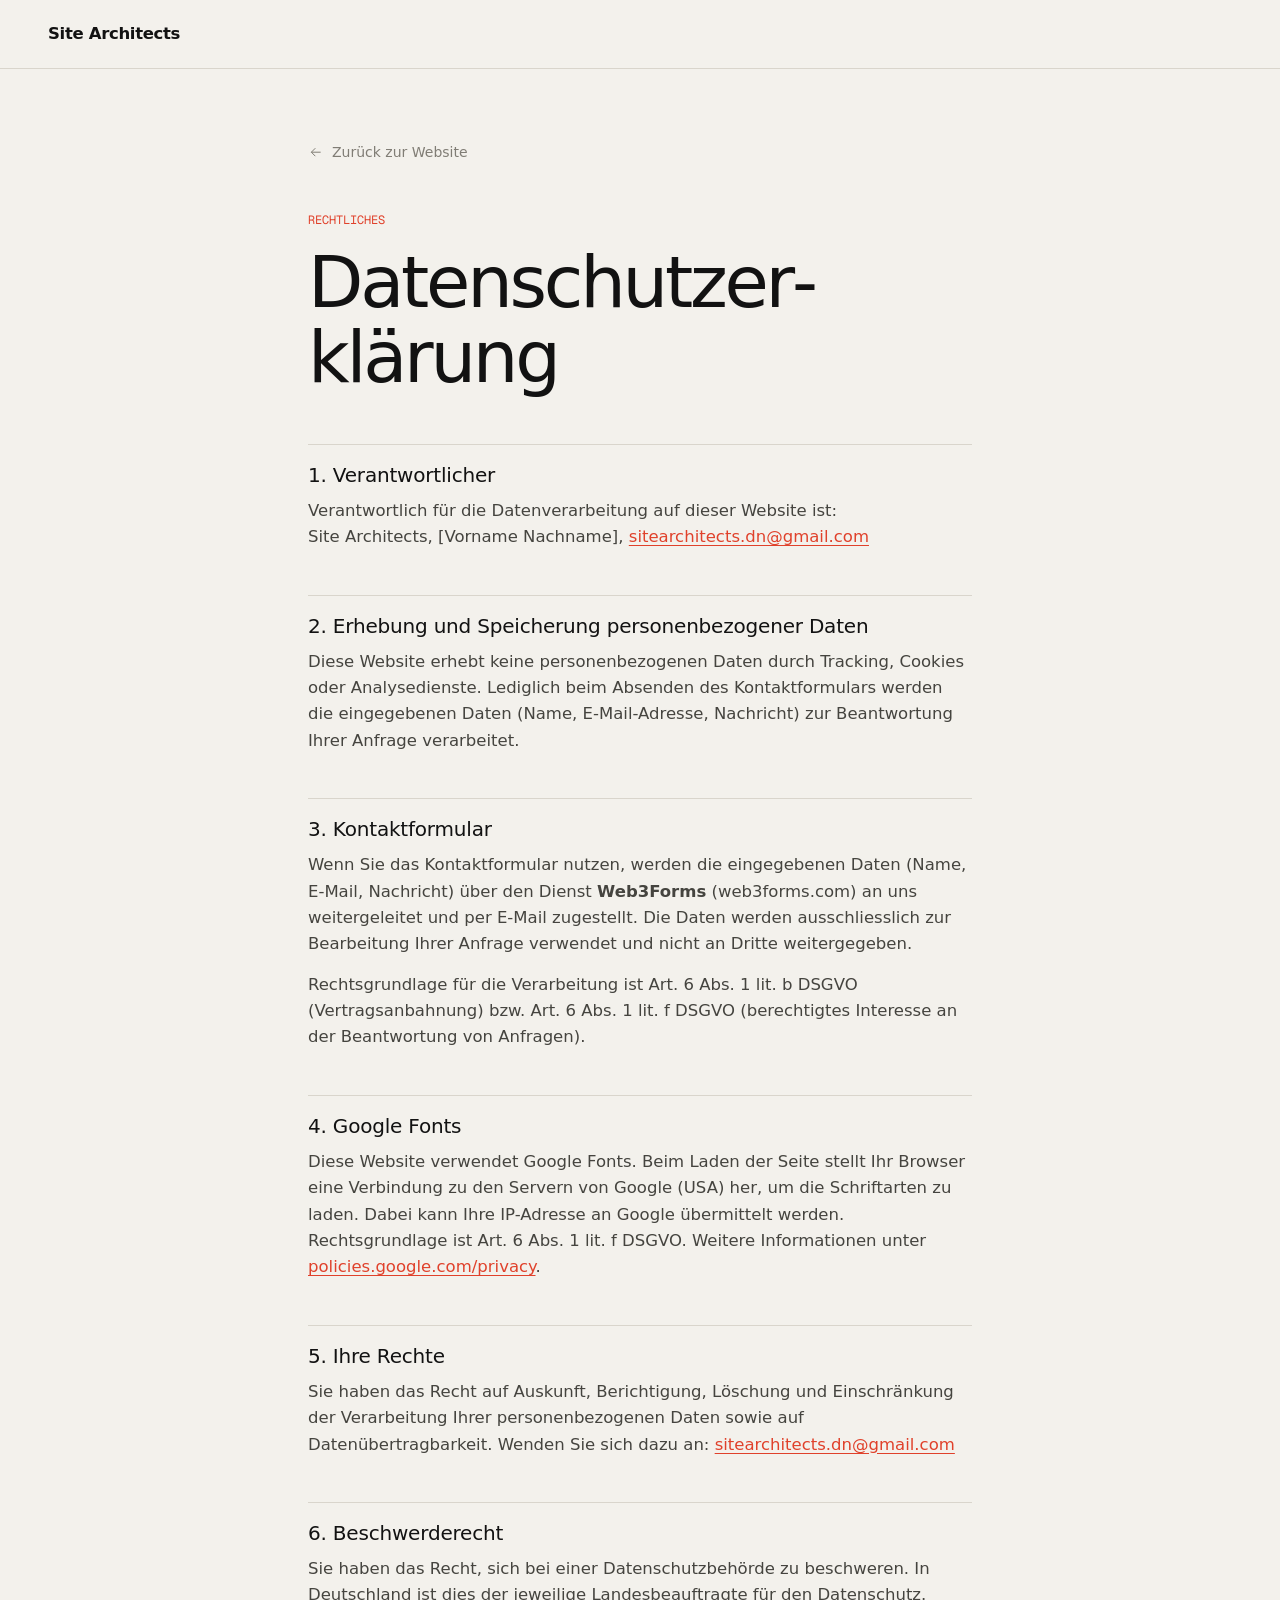
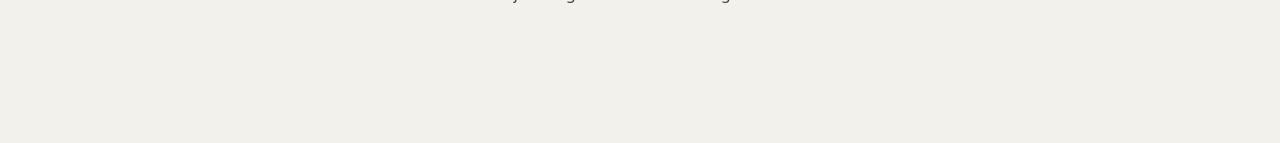
==== datenschutz.html @ bc8a0d27 "Redesign: Konzept "Vom Plan zum Bau" - Heller Papier-Look mit Tusche und Rotstift statt Dark/Gold - " ====
<!DOCTYPE html>
<html lang="de-CH" data-theme="dark">
<head>
  <meta charset="UTF-8" />
  <meta name="viewport" content="width=device-width, initial-scale=1.0" />
  <title>Datenschutz — Site Architects</title>
  <link rel="preconnect" href="https://fonts.googleapis.com" />
  <link rel="preconnect" href="https://fonts.gstatic.com" crossorigin />
  <link href="https://fonts.googleapis.com/css2?family=Geist:wght@400;500&family=Geist+Mono:wght@400&display=swap" rel="stylesheet" />
  <link rel="stylesheet" href="assets/css/style.css" />
  </head>
<body>

<!-- NAV -->
<header class="nav scrolled">
  <div class="nav__inner">
    <a href="index.html" class="nav__logo">Site Architects</a>
  </div>
</header>

<main class="legal-page">
  <a href="index.html" class="legal-page__back">
    <svg viewBox="0 0 24 24" fill="none" stroke="currentColor" stroke-width="1.5">
      <path d="M5 12h14M13 6l6 6-6 6"/>
    </svg>
    Zurück zur Website
  </a>

  <span class="legal-page__label">Rechtliches</span>
  <h1>Daten&shy;schutz&shy;er&shy;klärung</h1>

  <h2>1. Verantwortlicher</h2>
  <p>
    Verantwortlich für die Datenverarbeitung auf dieser Website ist:<br />
    Site Architects, [Vorname Nachname], <a href="mailto:sitearchitects.dn@gmail.com">sitearchitects.dn@gmail.com</a>
  </p>

  <h2>2. Erhebung und Speicherung personenbezogener Daten</h2>
  <p>
    Diese Website erhebt keine personenbezogenen Daten durch Tracking, Cookies oder Analysedienste. Lediglich beim Absenden des Kontaktformulars werden die eingegebenen Daten (Name, E-Mail-Adresse, Nachricht) zur Beantwortung Ihrer Anfrage verarbeitet.
  </p>

  <h2>3. Kontaktformular</h2>
  <p>
    Wenn Sie das Kontaktformular nutzen, werden die eingegebenen Daten (Name, E-Mail, Nachricht) über den Dienst <strong>Web3Forms</strong> (web3forms.com) an uns weitergeleitet und per E-Mail zugestellt. Die Daten werden ausschliesslich zur Bearbeitung Ihrer Anfrage verwendet und nicht an Dritte weitergegeben.
  </p>
  <p>
    Rechtsgrundlage für die Verarbeitung ist Art. 6 Abs. 1 lit. b DSGVO (Vertragsanbahnung) bzw. Art. 6 Abs. 1 lit. f DSGVO (berechtigtes Interesse an der Beantwortung von Anfragen).
  </p>

  <h2>4. Google Fonts</h2>
  <p>
    Diese Website verwendet Google Fonts. Beim Laden der Seite stellt Ihr Browser eine Verbindung zu den Servern von Google (USA) her, um die Schriftarten zu laden. Dabei kann Ihre IP-Adresse an Google übermittelt werden. Rechtsgrundlage ist Art. 6 Abs. 1 lit. f DSGVO. Weitere Informationen unter <a href="https://policies.google.com/privacy" target="_blank" rel="noopener">policies.google.com/privacy</a>.
  </p>

  <h2>5. Ihre Rechte</h2>
  <p>
    Sie haben das Recht auf Auskunft, Berichtigung, Löschung und Einschränkung der Verarbeitung Ihrer personenbezogenen Daten sowie auf Datenübertragbarkeit. Wenden Sie sich dazu an: <a href="mailto:sitearchitects.dn@gmail.com">sitearchitects.dn@gmail.com</a>
  </p>

  <h2>6. Beschwerderecht</h2>
  <p>
    Sie haben das Recht, sich bei einer Datenschutzbehörde zu beschweren. In Deutschland ist dies der jeweilige Landesbeauftragte für den Datenschutz.
  </p>
</main>

</body>
</html>
---- assets/css/style.css ----
/* ═══════════════════════════════════════════════════════
   Site Architects — style.css
   Konzept: Vom Plan zum Bau. Papier, Tusche, Rotstift.
   Schrift: Inter Tight (Text) + Geist Mono (Planbeschriftung)
═══════════════════════════════════════════════════════ */

:root {
  --paper:    #f3f1ec;
  --paper-2:  #e9e6df;
  --surface:  #fbfaf7;
  --ink:      #121212;
  --ink-2:    #45443f;
  --muted:    #807d75;
  --line:     #d9d5cc;
  --red:      #e0412b;
  --dark:     #121212;
  --dark-2:   #1c1c1b;

  /* Aliase für die Rechtsseiten */
  --text:     var(--ink);
  --text-2:   var(--ink-2);
  --border:   var(--line);
  --accent:   var(--red);

  --nav-h:    68px;
  --wrap:     1280px;
  --gutter:   clamp(16px, 4vw, 48px);
  --r:        16px;
  --ease:     cubic-bezier(.22,.61,.36,1);
}

*,*::before,*::after { box-sizing:border-box; margin:0; padding:0; }
html { scroll-behavior:smooth; scroll-padding-top:var(--nav-h); }
body {
  font-family:'Inter Tight', system-ui, -apple-system, sans-serif;
  background:var(--paper);
  color:var(--ink);
  font-size:16.5px;
  line-height:1.6;
  -webkit-font-smoothing:antialiased;
}
a { color:inherit; text-decoration:none; }
img { display:block; max-width:100%; height:auto; }
ul, ol { list-style:none; }
button, input, select, textarea { font:inherit; color:inherit; }
[hidden] { display:none !important; }
::selection { background:var(--red); color:#fff; }

h1, h2, h3 { font-weight:500; letter-spacing:-.03em; line-height:1.05; }
h2 { font-size:clamp(34px, 5vw, 64px); max-width:16ch; }
h3 { font-size:21px; letter-spacing:-.015em; line-height:1.25; }

.mono { font-family:'Geist Mono', ui-monospace, monospace; font-size:12px; letter-spacing:.02em; text-transform:uppercase; }
.wrap { width:100%; max-width:var(--wrap); margin:0 auto; padding:0 var(--gutter); }

.eyebrow { display:flex; align-items:center; gap:12px; color:var(--muted); margin-bottom:22px; }
.eyebrow span { color:var(--red); }
.eyebrow::after { content:''; flex:0 0 48px; height:1px; background:currentColor; opacity:.5; }

/* ── Buttons ─────────────────────────────────────── */
.btn {
  display:inline-flex; align-items:center; justify-content:center; gap:8px;
  height:50px; padding:0 26px; border-radius:999px; white-space:nowrap;
  font-size:15.5px; font-weight:500; border:1px solid transparent; cursor:pointer;
  transition:background .2s var(--ease), color .2s var(--ease), border-color .2s var(--ease), transform .2s var(--ease);
}
.btn:active { transform:scale(.98); }
.btn--sm     { height:38px; padding:0 18px; font-size:14px; }
.btn--dark   { background:var(--ink); color:#fff; }
.btn--dark:hover { background:var(--red); }
.btn--ghost  { border-color:var(--ink); }
.btn--ghost:hover { background:var(--ink); color:#fff; }
.btn--light  { background:#fff; color:var(--ink); }
.btn--accent { background:var(--red); color:#fff; }
.btn--accent:hover { background:#fff; color:var(--ink); }
.btn:focus-visible, a:focus-visible, summary:focus-visible, button:focus-visible { outline:2px solid var(--red); outline-offset:3px; }

/* ── Navigation ──────────────────────────────────── */
.nav {
  position:sticky; top:0; z-index:50;
  background:color-mix(in srgb, var(--paper) 88%, transparent);
  backdrop-filter:blur(12px); -webkit-backdrop-filter:blur(12px);
  border-bottom:1px solid transparent; transition:border-color .2s;
}
.nav.scrolled { border-bottom-color:var(--line); }
.nav__inner { max-width:var(--wrap); margin:0 auto; padding:0 var(--gutter); height:var(--nav-h); display:flex; align-items:center; gap:36px; }
.nav__logo { display:inline-flex; align-items:center; gap:10px; font-weight:600; letter-spacing:-.02em; margin-right:auto; }
.nav__logo svg { width:22px; height:22px; fill:none; stroke:currentColor; stroke-width:1.6; stroke-linejoin:round; }
.nav__logo:hover svg { stroke:var(--red); }
.nav__links { display:flex; gap:30px; font-size:15px; color:var(--ink-2); }
.nav__links a { position:relative; }
.nav__links a::after { content:''; position:absolute; left:0; right:0; bottom:-4px; height:1px; background:var(--red); transform:scaleX(0); transform-origin:left; transition:transform .25s var(--ease); }
.nav__links a:hover { color:var(--ink); }
.nav__links a:hover::after { transform:scaleX(1); }
.nav__burger { display:none; }
.mobile-menu { display:none; }

/* ── Hero ────────────────────────────────────────── */
.hero { padding-top:clamp(40px, 7vw, 88px); padding-bottom:clamp(40px, 6vw, 72px); }
.hero__meta { display:flex; justify-content:space-between; color:var(--muted); padding-bottom:18px; border-bottom:1px solid var(--line); margin-bottom:clamp(32px, 5vw, 56px); }
.hero__title { font-size:clamp(46px, 9.4vw, 148px); line-height:.94; letter-spacing:-.055em; font-weight:500; }
.hero__title-2 { display:block; color:transparent; -webkit-text-stroke:1.5px var(--ink); }
.hero__row { margin-top:clamp(32px, 4.5vw, 56px); display:flex; justify-content:space-between; align-items:flex-end; gap:32px; flex-wrap:wrap; }
.hero__lead { max-width:50ch; font-size:18.5px; color:var(--ink-2); }
.hero__actions { display:flex; gap:12px; flex-wrap:wrap; }

/* ── Plan → Bau ──────────────────────────────────── */
.build { height:260vh; position:relative; }
.build__sticky { position:sticky; top:var(--nav-h); height:calc(100vh - var(--nav-h)); display:flex; flex-direction:column; justify-content:center; gap:14px; padding:12px 0 24px; }
.build__bar { display:flex; justify-content:space-between; gap:16px; color:var(--muted); }
.build__phase b { color:var(--ink); font-weight:500; }
.build__dot { display:inline-block; width:8px; height:8px; border-radius:50%; background:var(--red); margin-right:10px; vertical-align:1px; }
.build__progress { font-variant-numeric:tabular-nums; }
.build__frame {
  position:relative; overflow:hidden; border-radius:var(--r);
  border:1px solid var(--line); background:var(--paper-2);
  aspect-ratio:16 / 10; max-height:calc(100vh - var(--nav-h) - 90px); margin:0 auto; width:100%;
}
.build__real, .build__plan, .build__plan svg { position:absolute; inset:0; width:100%; height:100%; }
.build__real { object-fit:cover; object-position:top; }
.build__plan { --p:0%; clip-path:inset(0 0 0 var(--p)); will-change:clip-path; }
.build__scan {
  --p:0%; position:absolute; top:0; bottom:0; left:var(--p); width:0;
  border-left:1.5px solid var(--red); pointer-events:none;
}
.build__scan span { position:absolute; bottom:16px; left:10px; background:var(--red); color:#fff; padding:5px 9px; border-radius:4px; white-space:nowrap; font-size:11px; }
.build.done .build__scan { opacity:0; transition:opacity .3s; }

/* Planzeichnung */
.p-paper  { fill:var(--surface); }
.p-grid   { fill:none; stroke:#e7e3da; stroke-width:1; }
.p-hatch  { stroke:#cfcac0; stroke-width:1.2; }
.p-line   { fill:none; stroke:var(--ink); stroke-width:2; }
.p-thin   { fill:none; stroke:var(--line); stroke-width:1.2; }
.p-block  { fill:#d6d2c8; }
.p-block--accent { fill:var(--red); opacity:.55; }
.p-fill-accent { fill:rgba(224,65,43,.12); }
.p-dim    { fill:none; stroke:var(--red); stroke-width:1.4; }
.p-dimtext{ fill:var(--red); font:500 16px 'Geist Mono', monospace; }
.p-label  { fill:var(--muted); font:500 15px 'Geist Mono', monospace; letter-spacing:.06em; }
.p-callout circle { fill:var(--ink); }
.p-callout text { fill:#fff; font:500 15px 'Geist Mono', monospace; }
.p-note   { fill:var(--ink); font:500 15px 'Geist Mono', monospace; text-transform:uppercase; letter-spacing:.04em; }

/* ── Sections ────────────────────────────────────── */
.section { padding-top:clamp(80px, 10vw, 140px); padding-bottom:clamp(80px, 10vw, 140px); }
.section--tint { background:var(--paper-2); }
.section__head { margin-bottom:clamp(40px, 5vw, 72px); }
.section__head--split { display:flex; justify-content:space-between; align-items:flex-end; gap:32px; flex-wrap:wrap; }
.section__intro { max-width:42ch; color:var(--ink-2); }

/* ── Projekte: gestapelte Planblätter ────────────── */
.stack { display:flex; flex-direction:column; gap:28px; }
.sheet { position:sticky; top:calc(var(--nav-h) + 20px + var(--i, 0) * 14px); }
.sheet:nth-child(1) { --i:0; } .sheet:nth-child(2) { --i:1; } .sheet:nth-child(3) { --i:2; } .sheet:nth-child(4) { --i:3; }
.sheet__inner {
  display:grid; grid-template-columns:minmax(260px, 1fr) 2fr; gap:clamp(20px, 3vw, 40px);
  background:var(--surface); border:1px solid var(--line); border-radius:var(--r);
  padding:clamp(16px, 2vw, 24px); box-shadow:0 -12px 40px -24px rgba(0,0,0,.18);
}
.sheet__info { display:flex; flex-direction:column; padding:clamp(4px, 1vw, 12px); }
.sheet__info h3 { font-size:clamp(26px, 2.6vw, 36px); letter-spacing:-.035em; margin-bottom:auto; padding-bottom:28px; }
.sheet__shot { border-radius:10px; overflow:hidden; aspect-ratio:16 / 10; background:var(--paper-2); border:1px solid var(--line); }
.sheet__shot img { width:100%; height:100%; object-fit:cover; object-position:top; transition:transform .8s var(--ease); }
.sheet__inner:hover .sheet__shot img { transform:scale(1.025); }
.sheet__shot--type { display:grid; place-items:center; background:repeating-linear-gradient(45deg, transparent 0 13px, #ddd9cf 13px 14px), var(--paper-2); }
.sheet__shot--type span { background:var(--surface); padding:10px 18px; border:1px solid var(--line); font-size:clamp(22px, 2.6vw, 34px); letter-spacing:-.03em; }

.titleblock { border-top:1px solid var(--ink); }
.titleblock div { display:grid; grid-template-columns:96px 1fr; gap:12px; padding:10px 0; border-bottom:1px solid var(--line); font-size:14.5px; }
.titleblock dt { font-family:'Geist Mono', monospace; font-size:11.5px; text-transform:uppercase; color:var(--muted); padding-top:2px; }
.titleblock div:last-child dd { color:var(--red); }

.sheet--cta .sheet__inner { background:var(--ink); color:#fff; border-color:var(--ink); }
.sheet--cta .sheet__info p { color:#b7b4ad; margin-bottom:24px; max-width:32ch; }
.sheet--cta .btn { align-self:flex-start; }
.sheet--cta .sheet__inner:hover .btn { background:var(--red); color:#fff; }
.sheet__shot--empty { background:transparent; border:0; }
.sheet__shot--empty svg { width:100%; height:100%; }
.sheet__shot--empty rect, .sheet__shot--empty path { fill:none; stroke:#3a3a38; stroke-width:1; stroke-dasharray:6 6; vector-effect:non-scaling-stroke; }

/* ── Phasen ──────────────────────────────────────── */
.phases { display:grid; grid-template-columns:repeat(4, 1fr); border-top:1px solid var(--ink); counter-reset:ph; }
.phase { position:relative; padding:36px 28px 8px 0; display:flex; flex-direction:column; }
.phase + .phase { padding-left:28px; border-left:1px solid var(--line); }
.phase::before { content:''; position:absolute; top:-5px; left:0; width:9px; height:9px; background:var(--red); border-radius:50%; }
.phase + .phase::before { left:-5px; }
.phase__code { color:var(--red); margin-bottom:14px; }
.phase h3 { font-size:26px; letter-spacing:-.03em; margin-bottom:12px; }
.phase p { color:var(--ink-2); font-size:15.5px; }
.phase__out { margin-top:auto; padding-top:24px; color:var(--ink) !important; font-size:11.5px !important; }

/* ── Leistungen: grosse Zeilen ───────────────────── */
.rows { border-top:1px solid var(--ink); }
.row {
  display:grid; grid-template-columns:60px 1fr 1fr; gap:24px; align-items:center;
  padding:clamp(20px, 2.6vw, 32px) 0; border-bottom:1px solid var(--line);
  transition:padding .3s var(--ease);
}
.row__num { color:var(--muted); }
.row h3 { font-size:clamp(30px, 4.6vw, 64px); letter-spacing:-.045em; line-height:1; transition:color .25s, transform .3s var(--ease); }
.row p { color:var(--ink-2); max-width:44ch; }
.row:hover h3 { color:var(--red); transform:translateX(10px); }
.row:hover .row__num { color:var(--red); }

/* ── FAQ ─────────────────────────────────────────── */
.faq-wrap { display:grid; grid-template-columns:1fr 1.4fr; gap:clamp(40px, 6vw, 96px); }
.faq-wrap h2 { margin-bottom:20px; }
.faq { border-top:1px solid var(--ink); }
.faq details { border-bottom:1px solid var(--line); }
.faq summary { list-style:none; cursor:pointer; padding:24px 44px 24px 0; position:relative; font-size:19px; letter-spacing:-.015em; font-weight:500; }
.faq summary::-webkit-details-marker { display:none; }
.faq summary::after {
  content:''; position:absolute; right:6px; top:50%; width:14px; height:14px; margin-top:-7px;
  background:linear-gradient(currentColor,currentColor) center/14px 1.5px no-repeat, linear-gradient(currentColor,currentColor) center/1.5px 14px no-repeat;
  transition:transform .25s var(--ease), color .2s;
}
.faq summary:hover { color:var(--red); }
.faq details[open] summary::after { transform:rotate(45deg); color:var(--red); }
.faq details p { color:var(--ink-2); padding:0 44px 26px 0; max-width:62ch; }

/* ── Kontakt ─────────────────────────────────────── */
.section--dark { background:var(--dark); color:#f2f0eb; }
.contact__big { font-size:clamp(56px, 12vw, 190px); line-height:.9; letter-spacing:-.06em; max-width:none; margin-bottom:clamp(40px, 6vw, 80px); }
.contact__big span { color:var(--red); }
.contact { display:grid; grid-template-columns:1fr 1.3fr; gap:clamp(40px, 6vw, 96px); padding-top:40px; border-top:1px solid #333; }
.contact__intro p { color:#b7b4ad; max-width:40ch; font-size:18px; }
.contact__mail { display:inline-block; margin-top:28px; font-size:clamp(18px, 1.8vw, 22px); border-bottom:1px solid var(--red); padding-bottom:3px; }
.contact__mail:hover { color:var(--red); }

.form { display:flex; flex-direction:column; gap:16px; }
.form__row { display:grid; grid-template-columns:1fr 1fr; gap:16px; }
.field { display:flex; flex-direction:column; gap:8px; font-family:'Geist Mono', monospace; font-size:11.5px; text-transform:uppercase; letter-spacing:.03em; color:#8f8c85; }
.field input, .field select, .field textarea {
  font-family:'Inter Tight', sans-serif; text-transform:none; letter-spacing:0;
  background:var(--dark-2); border:1px solid #33322f; border-radius:10px;
  padding:14px; color:#f2f0eb; font-size:16px; outline:none; transition:border-color .2s;
}
.field textarea { resize:vertical; min-height:140px; }
.field input::placeholder { color:#65635e; }
.field input:focus, .field select:focus, .field textarea:focus { border-color:var(--red); }
.field select { appearance:none; background-image:linear-gradient(45deg,transparent 50%,#8f8c85 50%),linear-gradient(135deg,#8f8c85 50%,transparent 50%); background-position:calc(100% - 20px) 55%, calc(100% - 15px) 55%; background-size:5px 5px; background-repeat:no-repeat; }
.form .btn { align-self:flex-start; margin-top:6px; }
.form .btn:disabled { opacity:.6; cursor:default; }
.form__status { display:none; font-size:15px; }
.form__status.show { display:block; }
.form__status--ok  { color:#9fd8b0; }
.form__status--err { color:#f3a397; }

/* ── Footer: Plankopf ────────────────────────────── */
.footer { background:var(--dark); color:#8f8c85; padding:0 0 28px; }
.plankopf { display:grid; grid-template-columns:2fr 1.4fr .7fr 1fr .8fr 1.6fr; gap:1px; background:#3a3a38; border:1px solid #3a3a38; }
.pk { display:flex; flex-direction:column; gap:6px; padding:14px 16px; background:var(--dark); }
.pk span { font-size:10.5px; color:#6f6d67; }
.pk b { font-weight:500; color:#f2f0eb; font-size:13px; }
.pk--brand b { font-family:'Inter Tight', sans-serif; text-transform:none; font-size:18px; letter-spacing:-.02em; }
.pk a:hover { color:var(--red); }
.footer__copy { margin-top:18px; font-size:11px; color:#6f6d67; }

/* ── Einblenden beim Scrollen ────────────────────── */
.reveal { opacity:0; transform:translateY(18px); transition:opacity .8s var(--ease), transform .8s var(--ease); }
.reveal.in { opacity:1; transform:none; }

@media (prefers-reduced-motion: reduce) {
  html { scroll-behavior:auto; }
  .reveal { opacity:1; transform:none; transition:none; }
  .build { height:auto; }
  .build__sticky { position:static; height:auto; padding:0 0 40px; }
  .build__plan, .build__scan { display:none; }
  .sheet { position:static; }
}

/* ── Rechtliche Seiten ───────────────────────────── */
.legal-page { max-width:760px; margin:0 auto; padding:72px var(--gutter) 120px; }
.legal-page__back { display:inline-flex; gap:8px; font-size:14px; color:var(--muted); margin-bottom:48px; }
.legal-page__back:hover { color:var(--ink); }
.legal-page__back svg { width:16px; transform:rotate(180deg); }
.legal-page__label { display:block; font-family:'Geist Mono', monospace; font-size:12px; text-transform:uppercase; color:var(--red); margin-bottom:14px; }
.legal-page h1 { font-size:clamp(40px, 6vw, 72px); letter-spacing:-.045em; margin-bottom:48px; }
.legal-page h2 { font-size:20px; letter-spacing:-.01em; margin:44px 0 12px; padding-top:20px; border-top:1px solid var(--line); max-width:none; }
.legal-page p, .legal-page address, .legal-page li { color:var(--ink-2); font-style:normal; margin-bottom:14px; }
.legal-page ul { list-style:disc; padding-left:20px; }
.legal-page a:not(.legal-page__back) { color:var(--red); text-decoration:underline; text-underline-offset:3px; }

/* ── Responsive ──────────────────────────────────── */
@media (max-width: 1024px) {
  .phases { grid-template-columns:1fr 1fr; }
  .phase:nth-child(3) { padding-left:0; border-left:0; }
  .phase:nth-child(3)::before { left:0; }
  .phase:nth-child(n+3) { border-top:1px solid var(--line); margin-top:8px; }
  .plankopf { grid-template-columns:repeat(3, 1fr); }
  .faq-wrap, .contact { grid-template-columns:1fr; }
}

@media (max-width: 760px) {
  body { font-size:16px; }
  .nav__links, .nav__cta { display:none; }
  .nav__burger { display:flex; flex-direction:column; justify-content:center; gap:6px; width:40px; height:40px; background:none; border:0; cursor:pointer; margin-right:-8px; padding:8px; }
  .nav__burger span { display:block; height:1.5px; background:var(--ink); transition:transform .25s var(--ease); }
  .nav__burger[aria-expanded="true"] span:first-child { transform:translateY(3.75px) rotate(45deg); }
  .nav__burger[aria-expanded="true"] span:last-child  { transform:translateY(-3.75px) rotate(-45deg); }
  .mobile-menu { display:flex; flex-direction:column; padding:4px var(--gutter) 20px; border-bottom:1px solid var(--line); }
  .mobile-menu a { padding:12px 0; font-size:24px; letter-spacing:-.03em; border-bottom:1px solid var(--line); }
  .mobile-menu a:last-child { border-bottom:0; }

  .hero__title-2 { -webkit-text-stroke-width:1px; }
  .hero__lead { font-size:17px; }
  .hero__actions { width:100%; flex-direction:column; }
  .hero__actions .btn { width:100%; }

  .build { height:180vh; }
  .build__ref { display:none; }
  .build__scan span { bottom:8px; left:6px; font-size:10px; padding:3px 6px; }

  .sheet__inner { grid-template-columns:1fr; }
  .sheet__info h3 { padding-bottom:16px; }
  .sheet { top:calc(var(--nav-h) + 12px + var(--i, 0) * 10px); }

  .phases { grid-template-columns:1fr; }
  .phase, .phase + .phase { padding:28px 0 24px; border-left:0; }
  .phase + .phase { border-top:1px solid var(--line); margin-top:0; }
  .phase::before, .phase + .phase::before { left:0; }
  .phase__out { padding-top:16px; }

  .row { grid-template-columns:32px 1fr; gap:4px 12px; align-items:baseline; }
  .row p { grid-column:2; margin-top:10px; }

  .form__row { grid-template-columns:1fr; }
  .form .btn { align-self:stretch; }
  .plankopf { grid-template-columns:1fr 1fr; }
  .pk--brand, .pk--links { grid-column:1 / -1; }
}
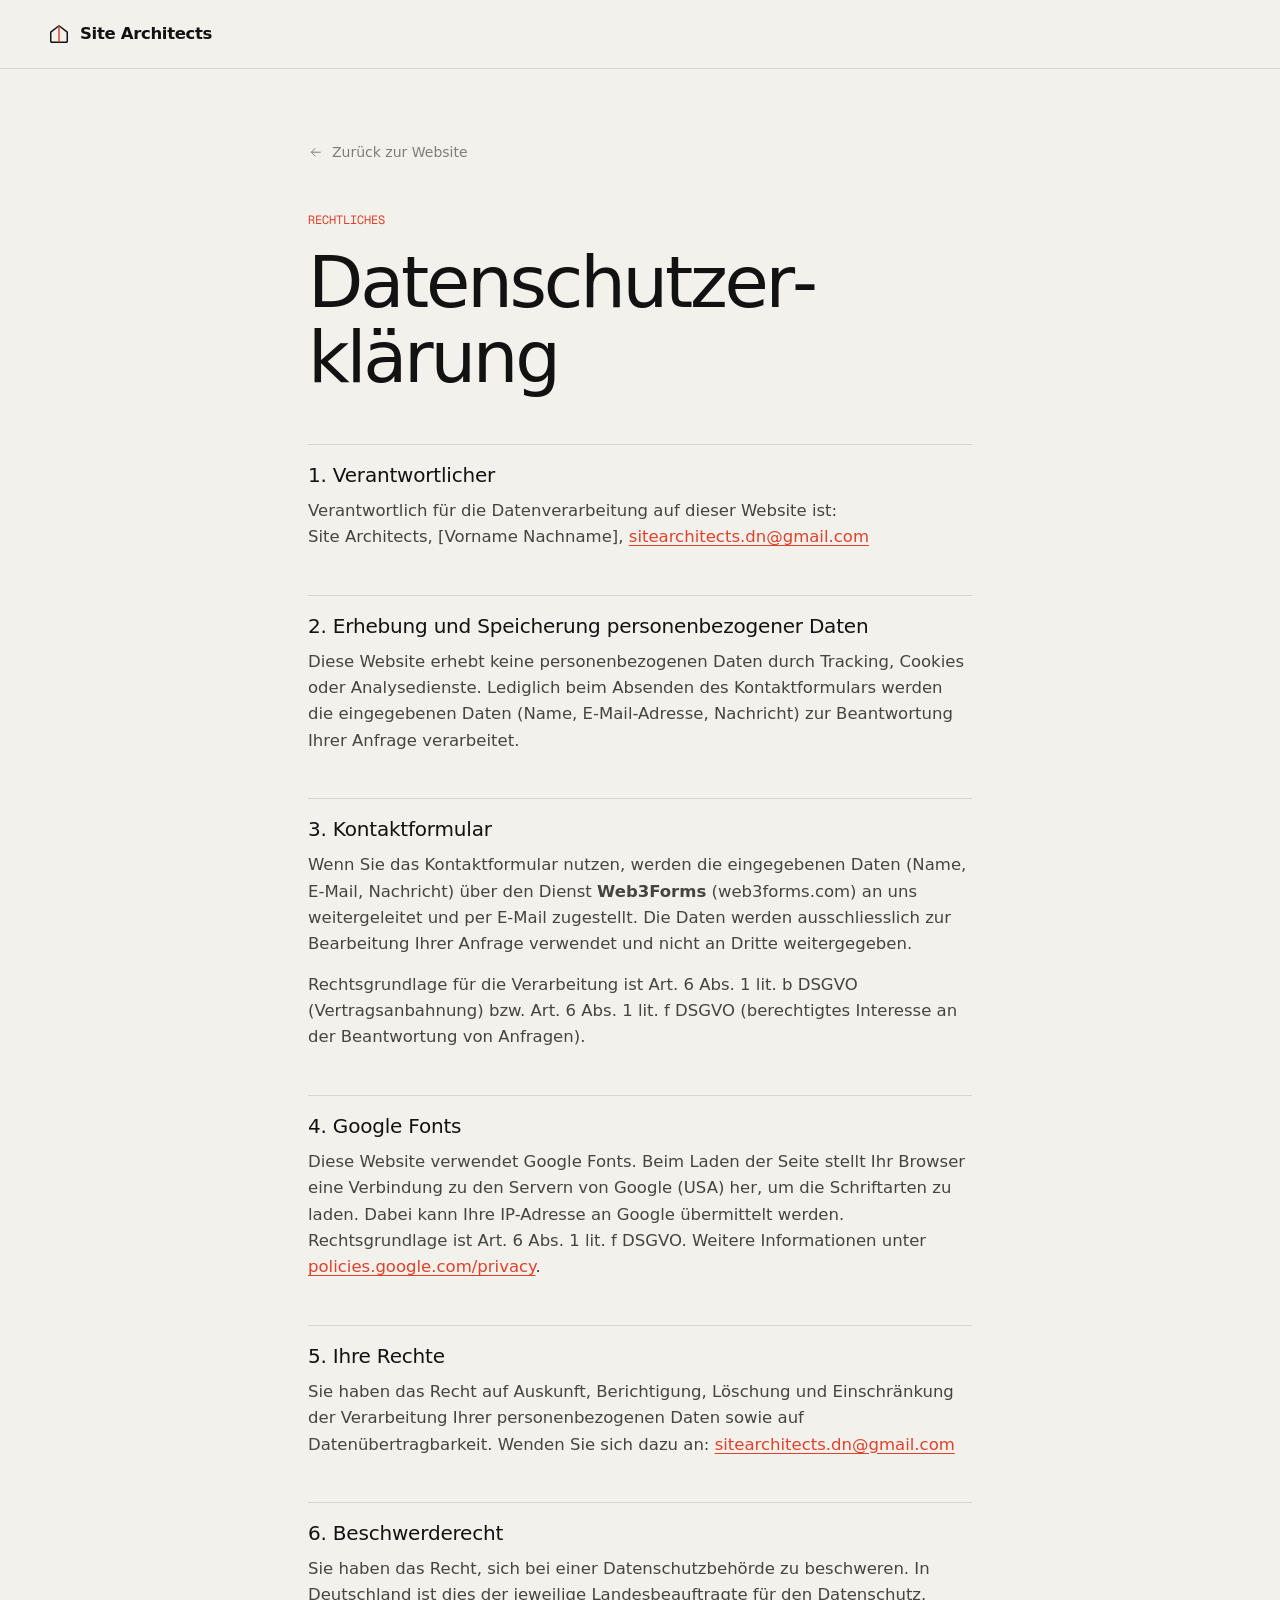
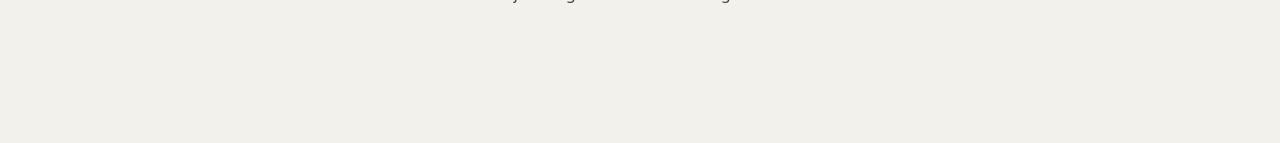
==== commit 75849d58: "Neues Logo und Favicon, altes Logo entfernt - Haus-Zeichen mit rotem Mittelstrich als SVG-Logo, Favi" ====
--- a/datenschutz.html
+++ b/datenschutz.html
@@ -4,9 +4,13 @@
   <meta charset="UTF-8" />
   <meta name="viewport" content="width=device-width, initial-scale=1.0" />
   <title>Datenschutz — Site Architects</title>
+  <link rel="icon" href="assets/img/favicon.svg" type="image/svg+xml" />
+  <link rel="icon" href="assets/img/icon-180.png" type="image/png" sizes="180x180" />
+  <link rel="apple-touch-icon" href="assets/img/icon-180.png" />
+  <meta name="theme-color" content="#f3f1ec" />
   <link rel="preconnect" href="https://fonts.googleapis.com" />
   <link rel="preconnect" href="https://fonts.gstatic.com" crossorigin />
-  <link href="https://fonts.googleapis.com/css2?family=Geist:wght@400;500&family=Geist+Mono:wght@400&display=swap" rel="stylesheet" />
+  <link href="https://fonts.googleapis.com/css2?family=Inter+Tight:wght@400;500;600&family=Geist+Mono:wght@400;500&display=swap" rel="stylesheet" />
   <link rel="stylesheet" href="assets/css/style.css" />
   </head>
 <body>
@@ -14,7 +18,10 @@
 <!-- NAV -->
 <header class="nav scrolled">
   <div class="nav__inner">
-    <a href="index.html" class="nav__logo">Site Architects</a>
+    <a href="index.html" class="nav__logo">
+      <svg viewBox="0 0 24 24" aria-hidden="true"><path d="M3 21V10l9-7 9 7v11M3 21h18" /><path class="nav__logo-mid" d="M12 3v18" /></svg>
+      Site Architects
+    </a>
   </div>
 </header>
 
--- a/assets/css/style.css
+++ b/assets/css/style.css
@@ -86,7 +86,9 @@
 .nav__inner { max-width:var(--wrap); margin:0 auto; padding:0 var(--gutter); height:var(--nav-h); display:flex; align-items:center; gap:36px; }
 .nav__logo { display:inline-flex; align-items:center; gap:10px; font-weight:600; letter-spacing:-.02em; margin-right:auto; }
 .nav__logo svg { width:22px; height:22px; fill:none; stroke:currentColor; stroke-width:1.6; stroke-linejoin:round; }
-.nav__logo:hover svg { stroke:var(--red); }
+.nav__logo-mid { stroke:var(--red); }
+.nav__logo svg { transition:transform .3s var(--ease); }
+.nav__logo:hover svg { transform:translateY(-2px); }
 .nav__links { display:flex; gap:30px; font-size:15px; color:var(--ink-2); }
 .nav__links a { position:relative; }
 .nav__links a::after { content:''; position:absolute; left:0; right:0; bottom:-4px; height:1px; background:var(--red); transform:scaleX(0); transform-origin:left; transition:transform .25s var(--ease); }
@@ -257,6 +259,44 @@
 .pk a:hover { color:var(--red); }
 .footer__copy { margin-top:18px; font-size:11px; color:#6f6d67; }
 
+/* ── Intro (nur erster Besuch pro Sitzung) ───────── */
+.intro-screen { display:none; }
+html.intro .intro-screen {
+  position:fixed; inset:0; z-index:100; display:grid; place-items:center;
+  background:var(--paper);
+  animation:introOut .7s var(--ease) 1.25s forwards;
+}
+html.intro body { overflow:hidden; animation:unlock 0s 1.6s forwards; }
+.intro-screen__inner { display:flex; flex-direction:column; align-items:center; gap:18px; }
+.intro-screen__mark { width:64px; height:64px; fill:none; stroke:var(--ink); stroke-width:1.1; stroke-linejoin:round; stroke-linecap:round; }
+.intro-screen__mark path { stroke-dasharray:1; stroke-dashoffset:1; animation:draw .7s var(--ease) forwards; }
+.intro-screen__mark path:nth-child(2) { animation-delay:.35s; animation-duration:.4s; }
+.intro-screen__mark path:nth-child(3) { animation-delay:.5s;  animation-duration:.4s; stroke:var(--red); }
+.intro-screen__name { font-size:22px; font-weight:500; letter-spacing:-.025em; opacity:0; transform:translateY(8px); animation:fadeUp .6s var(--ease) .45s forwards; }
+.intro-screen__dim { position:relative; display:flex; flex-direction:column; align-items:center; gap:8px; width:180px; }
+.intro-screen__dim i { display:block; width:100%; height:9px; border-left:1px solid var(--red); border-right:1px solid var(--red); background:linear-gradient(var(--red),var(--red)) center/100% 1px no-repeat; transform:scaleX(0); animation:grow .6s var(--ease) .6s forwards; }
+.intro-screen__dim em { font-style:normal; color:var(--red); font-size:10.5px; opacity:0; animation:fadeUp .4s var(--ease) .9s forwards; }
+
+@keyframes draw    { to { stroke-dashoffset:0; } }
+@keyframes grow    { to { transform:scaleX(1); } }
+@keyframes fadeUp  { to { opacity:1; transform:none; } }
+@keyframes introOut{ to { opacity:0; visibility:hidden; transform:translateY(-12px); } }
+@keyframes unlock  { to { overflow:visible; } }
+
+/* Hero blendet gestaffelt ein, nach dem Intro bzw. sofort beim erneuten Besuch */
+:root { --hero-d:.05s; }
+html.intro { --hero-d:1.35s; }
+.hero__meta, .hero__title-1, .hero__title-2, .hero__lead, .hero__actions, .build__sticky {
+  opacity:0; transform:translateY(22px);
+  animation:fadeUp .9s var(--ease) forwards;
+  animation-delay:var(--hero-d);
+}
+.hero__title-1 { display:block; animation-delay:calc(var(--hero-d) + .08s); }
+.hero__title-2 { animation-delay:calc(var(--hero-d) + .2s); }
+.hero__lead    { animation-delay:calc(var(--hero-d) + .34s); }
+.hero__actions { animation-delay:calc(var(--hero-d) + .42s); }
+.build__sticky { transform:translateY(40px); animation-duration:1.1s; animation-delay:calc(var(--hero-d) + .5s); }
+
 /* ── Einblenden beim Scrollen ────────────────────── */
 .reveal { opacity:0; transform:translateY(18px); transition:opacity .8s var(--ease), transform .8s var(--ease); }
 .reveal.in { opacity:1; transform:none; }
@@ -264,6 +304,7 @@
 @media (prefers-reduced-motion: reduce) {
   html { scroll-behavior:auto; }
   .reveal { opacity:1; transform:none; transition:none; }
+  .hero__meta, .hero__title-1, .hero__title-2, .hero__lead, .hero__actions, .build__sticky { opacity:1; transform:none; animation:none; }
   .build { height:auto; }
   .build__sticky { position:static; height:auto; padding:0 0 40px; }
   .build__plan, .build__scan { display:none; }
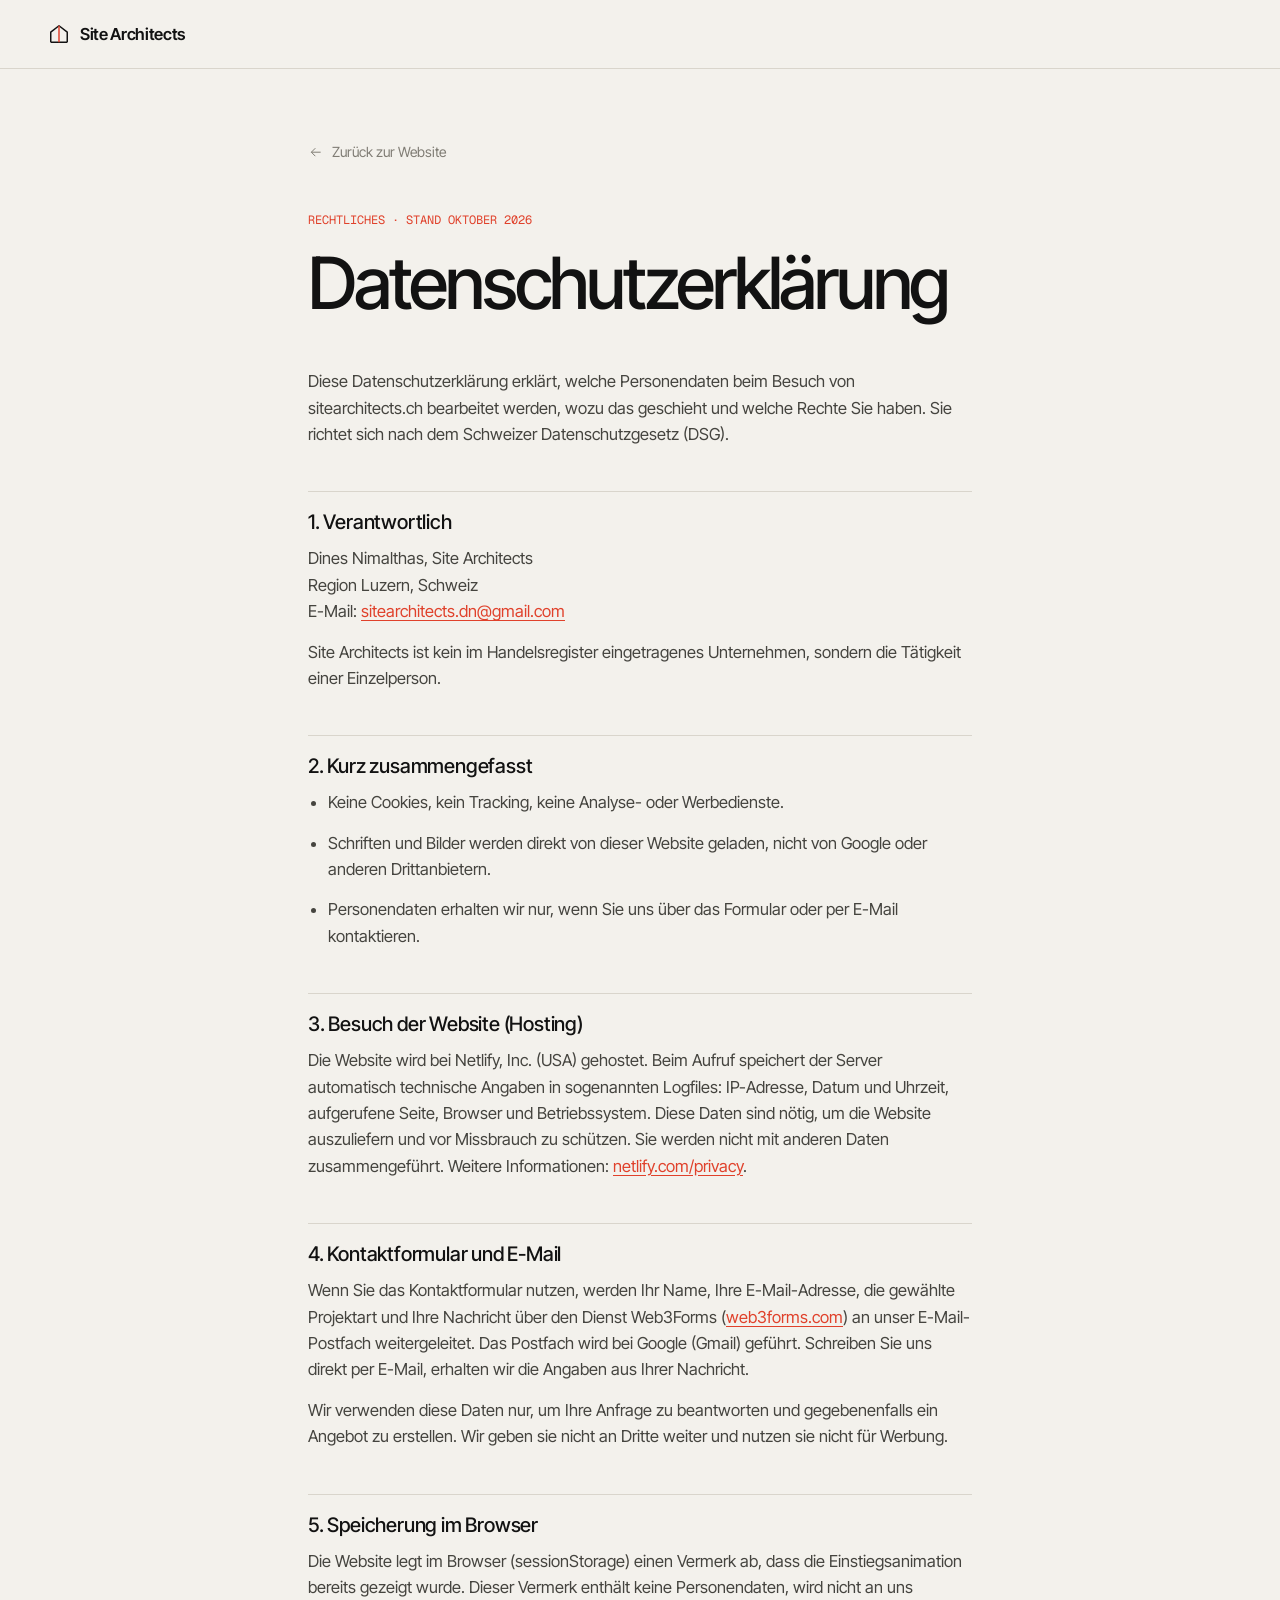
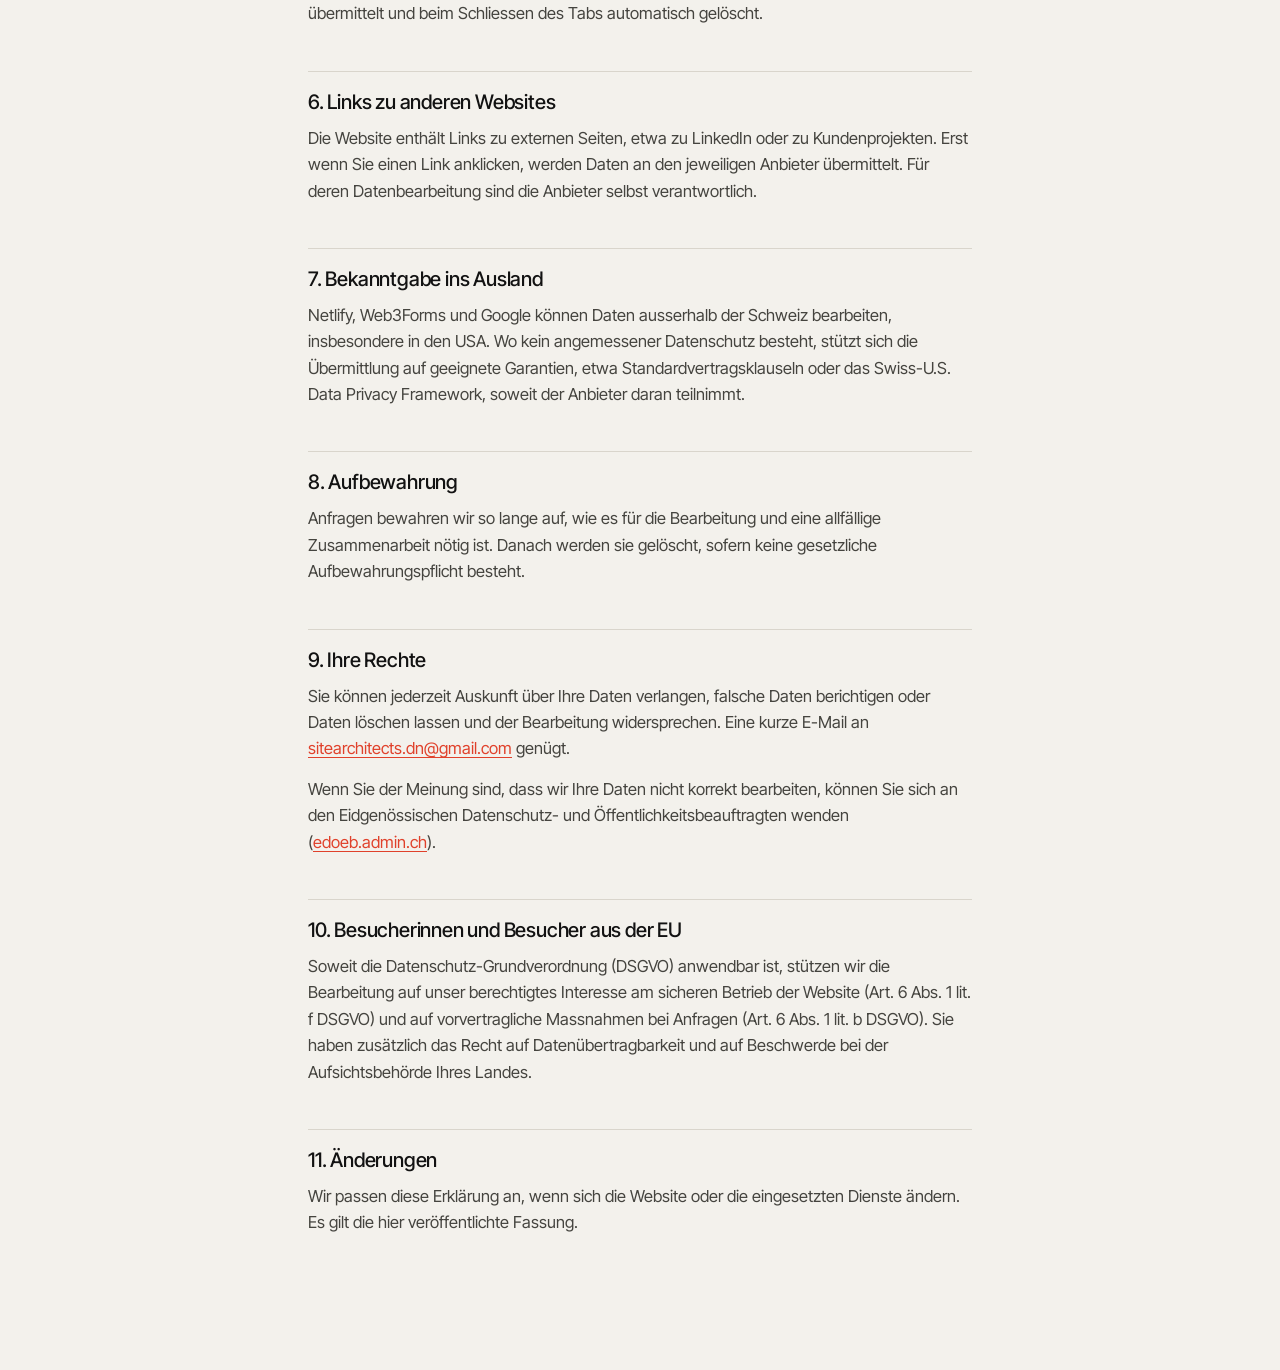
==== commit 01112f2d: "Datenschutz nach Schweizer DSG neu, Impressum entfernt, Schriften lokal - Datenschutzerklärung neu: " ====
--- a/datenschutz.html
+++ b/datenschutz.html
@@ -1,16 +1,15 @@
 <!DOCTYPE html>
-<html lang="de-CH" data-theme="dark">
+<html lang="de-CH">
 <head>
   <meta charset="UTF-8" />
   <meta name="viewport" content="width=device-width, initial-scale=1.0" />
-  <title>Datenschutz — Site Architects</title>
-  <link rel="icon" href="assets/img/favicon.svg" type="image/svg+xml" />
-  <link rel="icon" href="assets/img/icon-180.png" type="image/png" sizes="180x180" />
+  <title>Datenschutz – Site Architects</title>
+  <link rel="icon" href="assets/img/favicon.svg?v=2" type="image/svg+xml" />
+  <link rel="icon" href="favicon.ico?v=2" sizes="any" />
+  <link rel="icon" href="assets/img/icon-180.png?v=2" type="image/png" sizes="180x180" />
   <link rel="apple-touch-icon" href="assets/img/icon-180.png" />
   <meta name="theme-color" content="#f3f1ec" />
-  <link rel="preconnect" href="https://fonts.googleapis.com" />
-  <link rel="preconnect" href="https://fonts.gstatic.com" crossorigin />
-  <link href="https://fonts.googleapis.com/css2?family=Inter+Tight:wght@400;500;600&family=Geist+Mono:wght@400;500&display=swap" rel="stylesheet" />
+  <link rel="stylesheet" href="assets/css/fonts.css" />
   <link rel="stylesheet" href="assets/css/style.css" />
   </head>
 <body>
@@ -33,42 +32,95 @@
     Zurück zur Website
   </a>
 
-  <span class="legal-page__label">Rechtliches</span>
+  <span class="legal-page__label">Rechtliches · Stand Oktober 2026</span>
   <h1>Daten&shy;schutz&shy;er&shy;klärung</h1>
 
-  <h2>1. Verantwortlicher</h2>
   <p>
-    Verantwortlich für die Datenverarbeitung auf dieser Website ist:<br />
-    Site Architects, [Vorname Nachname], <a href="mailto:sitearchitects.dn@gmail.com">sitearchitects.dn@gmail.com</a>
+    Diese Datenschutzerklärung erklärt, welche Personendaten beim Besuch von sitearchitects.ch bearbeitet werden,
+    wozu das geschieht und welche Rechte Sie haben. Sie richtet sich nach dem Schweizer Datenschutzgesetz (DSG).
   </p>
 
-  <h2>2. Erhebung und Speicherung personenbezogener Daten</h2>
+  <h2>1. Verantwortlich</h2>
   <p>
-    Diese Website erhebt keine personenbezogenen Daten durch Tracking, Cookies oder Analysedienste. Lediglich beim Absenden des Kontaktformulars werden die eingegebenen Daten (Name, E-Mail-Adresse, Nachricht) zur Beantwortung Ihrer Anfrage verarbeitet.
+    Dines Nimalthas, Site Architects<br />
+    Region Luzern, Schweiz<br />
+    E-Mail: <a href="mailto:sitearchitects.dn@gmail.com">sitearchitects.dn@gmail.com</a>
+  </p>
+  <p>Site Architects ist kein im Handelsregister eingetragenes Unternehmen, sondern die Tätigkeit einer Einzelperson.</p>
+
+  <h2>2. Kurz zusammengefasst</h2>
+  <ul>
+    <li>Keine Cookies, kein Tracking, keine Analyse- oder Werbedienste.</li>
+    <li>Schriften und Bilder werden direkt von dieser Website geladen, nicht von Google oder anderen Drittanbietern.</li>
+    <li>Personendaten erhalten wir nur, wenn Sie uns über das Formular oder per E-Mail kontaktieren.</li>
+  </ul>
+
+  <h2>3. Besuch der Website (Hosting)</h2>
+  <p>
+    Die Website wird bei Netlify, Inc. (USA) gehostet. Beim Aufruf speichert der Server automatisch technische Angaben
+    in sogenannten Logfiles: IP-Adresse, Datum und Uhrzeit, aufgerufene Seite, Browser und Betriebssystem.
+    Diese Daten sind nötig, um die Website auszuliefern und vor Missbrauch zu schützen. Sie werden nicht mit anderen Daten
+    zusammengeführt. Weitere Informationen: <a href="https://www.netlify.com/privacy/" target="_blank" rel="noopener">netlify.com/privacy</a>.
   </p>
 
-  <h2>3. Kontaktformular</h2>
+  <h2>4. Kontaktformular und E-Mail</h2>
   <p>
-    Wenn Sie das Kontaktformular nutzen, werden die eingegebenen Daten (Name, E-Mail, Nachricht) über den Dienst <strong>Web3Forms</strong> (web3forms.com) an uns weitergeleitet und per E-Mail zugestellt. Die Daten werden ausschliesslich zur Bearbeitung Ihrer Anfrage verwendet und nicht an Dritte weitergegeben.
+    Wenn Sie das Kontaktformular nutzen, werden Ihr Name, Ihre E-Mail-Adresse, die gewählte Projektart und Ihre Nachricht
+    über den Dienst Web3Forms (<a href="https://web3forms.com/privacy" target="_blank" rel="noopener">web3forms.com</a>)
+    an unser E-Mail-Postfach weitergeleitet. Das Postfach wird bei Google (Gmail) geführt. Schreiben Sie uns direkt per E-Mail,
+    erhalten wir die Angaben aus Ihrer Nachricht.
   </p>
   <p>
-    Rechtsgrundlage für die Verarbeitung ist Art. 6 Abs. 1 lit. b DSGVO (Vertragsanbahnung) bzw. Art. 6 Abs. 1 lit. f DSGVO (berechtigtes Interesse an der Beantwortung von Anfragen).
+    Wir verwenden diese Daten nur, um Ihre Anfrage zu beantworten und gegebenenfalls ein Angebot zu erstellen.
+    Wir geben sie nicht an Dritte weiter und nutzen sie nicht für Werbung.
   </p>
 
-  <h2>4. Google Fonts</h2>
+  <h2>5. Speicherung im Browser</h2>
   <p>
-    Diese Website verwendet Google Fonts. Beim Laden der Seite stellt Ihr Browser eine Verbindung zu den Servern von Google (USA) her, um die Schriftarten zu laden. Dabei kann Ihre IP-Adresse an Google übermittelt werden. Rechtsgrundlage ist Art. 6 Abs. 1 lit. f DSGVO. Weitere Informationen unter <a href="https://policies.google.com/privacy" target="_blank" rel="noopener">policies.google.com/privacy</a>.
+    Die Website legt im Browser (sessionStorage) einen Vermerk ab, dass die Einstiegsanimation bereits gezeigt wurde.
+    Dieser Vermerk enthält keine Personendaten, wird nicht an uns übermittelt und beim Schliessen des Tabs automatisch gelöscht.
   </p>
 
-  <h2>5. Ihre Rechte</h2>
+  <h2>6. Links zu anderen Websites</h2>
   <p>
-    Sie haben das Recht auf Auskunft, Berichtigung, Löschung und Einschränkung der Verarbeitung Ihrer personenbezogenen Daten sowie auf Datenübertragbarkeit. Wenden Sie sich dazu an: <a href="mailto:sitearchitects.dn@gmail.com">sitearchitects.dn@gmail.com</a>
+    Die Website enthält Links zu externen Seiten, etwa zu LinkedIn oder zu Kundenprojekten. Erst wenn Sie einen Link anklicken,
+    werden Daten an den jeweiligen Anbieter übermittelt. Für deren Datenbearbeitung sind die Anbieter selbst verantwortlich.
   </p>
 
-  <h2>6. Beschwerderecht</h2>
+  <h2>7. Bekanntgabe ins Ausland</h2>
   <p>
-    Sie haben das Recht, sich bei einer Datenschutzbehörde zu beschweren. In Deutschland ist dies der jeweilige Landesbeauftragte für den Datenschutz.
+    Netlify, Web3Forms und Google können Daten ausserhalb der Schweiz bearbeiten, insbesondere in den USA. Wo kein
+    angemessener Datenschutz besteht, stützt sich die Übermittlung auf geeignete Garantien, etwa Standardvertragsklauseln
+    oder das Swiss-U.S. Data Privacy Framework, soweit der Anbieter daran teilnimmt.
   </p>
+
+  <h2>8. Aufbewahrung</h2>
+  <p>
+    Anfragen bewahren wir so lange auf, wie es für die Bearbeitung und eine allfällige Zusammenarbeit nötig ist.
+    Danach werden sie gelöscht, sofern keine gesetzliche Aufbewahrungspflicht besteht.
+  </p>
+
+  <h2>9. Ihre Rechte</h2>
+  <p>
+    Sie können jederzeit Auskunft über Ihre Daten verlangen, falsche Daten berichtigen oder Daten löschen lassen
+    und der Bearbeitung widersprechen. Eine kurze E-Mail an
+    <a href="mailto:sitearchitects.dn@gmail.com">sitearchitects.dn@gmail.com</a> genügt.
+  </p>
+  <p>
+    Wenn Sie der Meinung sind, dass wir Ihre Daten nicht korrekt bearbeiten, können Sie sich an den Eidgenössischen
+    Datenschutz- und Öffentlichkeitsbeauftragten wenden (<a href="https://www.edoeb.admin.ch" target="_blank" rel="noopener">edoeb.admin.ch</a>).
+  </p>
+
+  <h2>10. Besucherinnen und Besucher aus der EU</h2>
+  <p>
+    Soweit die Datenschutz-Grundverordnung (DSGVO) anwendbar ist, stützen wir die Bearbeitung auf unser berechtigtes Interesse
+    am sicheren Betrieb der Website (Art. 6 Abs. 1 lit. f DSGVO) und auf vorvertragliche Massnahmen bei Anfragen
+    (Art. 6 Abs. 1 lit. b DSGVO). Sie haben zusätzlich das Recht auf Datenübertragbarkeit und auf Beschwerde bei der
+    Aufsichtsbehörde Ihres Landes.
+  </p>
+
+  <h2>11. Änderungen</h2>
+  <p>Wir passen diese Erklärung an, wenn sich die Website oder die eingesetzten Dienste ändern. Es gilt die hier veröffentlichte Fassung.</p>
 </main>
 
 </body>
--- a/assets/css/fonts.css
+++ b/assets/css/fonts.css
@@ -0,0 +1,91 @@
+/* Lokal gehostete Schriften (Inter Tight, Geist Mono) — keine Verbindung zu Google */
+/* latin-ext */
+@font-face {
+  font-family: 'Geist Mono';
+  font-style: normal;
+  font-weight: 400;
+  font-display: swap;
+  src: url(../fonts/geist-mono-latin-ext-d09800.woff2) format('woff2');
+  unicode-range: U+0100-02BA, U+02BD-02C5, U+02C7-02CC, U+02CE-02D7, U+02DD-02FF, U+0304, U+0308, U+0329, U+1D00-1DBF, U+1E00-1E9F, U+1EF2-1EFF, U+2020, U+20A0-20AB, U+20AD-20C0, U+2113, U+2C60-2C7F, U+A720-A7FF;
+}
+/* latin */
+@font-face {
+  font-family: 'Geist Mono';
+  font-style: normal;
+  font-weight: 400;
+  font-display: swap;
+  src: url(../fonts/geist-mono-latin-b291d8.woff2) format('woff2');
+  unicode-range: U+0000-00FF, U+0131, U+0152-0153, U+02BB-02BC, U+02C6, U+02DA, U+02DC, U+0304, U+0308, U+0329, U+2000-206F, U+20AC, U+2122, U+2191, U+2193, U+2212, U+2215, U+FEFF, U+FFFD;
+}
+/* latin-ext */
+@font-face {
+  font-family: 'Geist Mono';
+  font-style: normal;
+  font-weight: 500;
+  font-display: swap;
+  src: url(../fonts/geist-mono-latin-ext-d09800.woff2) format('woff2');
+  unicode-range: U+0100-02BA, U+02BD-02C5, U+02C7-02CC, U+02CE-02D7, U+02DD-02FF, U+0304, U+0308, U+0329, U+1D00-1DBF, U+1E00-1E9F, U+1EF2-1EFF, U+2020, U+20A0-20AB, U+20AD-20C0, U+2113, U+2C60-2C7F, U+A720-A7FF;
+}
+/* latin */
+@font-face {
+  font-family: 'Geist Mono';
+  font-style: normal;
+  font-weight: 500;
+  font-display: swap;
+  src: url(../fonts/geist-mono-latin-b291d8.woff2) format('woff2');
+  unicode-range: U+0000-00FF, U+0131, U+0152-0153, U+02BB-02BC, U+02C6, U+02DA, U+02DC, U+0304, U+0308, U+0329, U+2000-206F, U+20AC, U+2122, U+2191, U+2193, U+2212, U+2215, U+FEFF, U+FFFD;
+}
+/* latin-ext */
+@font-face {
+  font-family: 'Inter Tight';
+  font-style: normal;
+  font-weight: 400;
+  font-display: swap;
+  src: url(../fonts/inter-tight-latin-ext-37513b.woff2) format('woff2');
+  unicode-range: U+0100-02BA, U+02BD-02C5, U+02C7-02CC, U+02CE-02D7, U+02DD-02FF, U+0304, U+0308, U+0329, U+1D00-1DBF, U+1E00-1E9F, U+1EF2-1EFF, U+2020, U+20A0-20AB, U+20AD-20C0, U+2113, U+2C60-2C7F, U+A720-A7FF;
+}
+/* latin */
+@font-face {
+  font-family: 'Inter Tight';
+  font-style: normal;
+  font-weight: 400;
+  font-display: swap;
+  src: url(../fonts/inter-tight-latin-1bf6b3.woff2) format('woff2');
+  unicode-range: U+0000-00FF, U+0131, U+0152-0153, U+02BB-02BC, U+02C6, U+02DA, U+02DC, U+0304, U+0308, U+0329, U+2000-206F, U+20AC, U+2122, U+2191, U+2193, U+2212, U+2215, U+FEFF, U+FFFD;
+}
+/* latin-ext */
+@font-face {
+  font-family: 'Inter Tight';
+  font-style: normal;
+  font-weight: 500;
+  font-display: swap;
+  src: url(../fonts/inter-tight-latin-ext-37513b.woff2) format('woff2');
+  unicode-range: U+0100-02BA, U+02BD-02C5, U+02C7-02CC, U+02CE-02D7, U+02DD-02FF, U+0304, U+0308, U+0329, U+1D00-1DBF, U+1E00-1E9F, U+1EF2-1EFF, U+2020, U+20A0-20AB, U+20AD-20C0, U+2113, U+2C60-2C7F, U+A720-A7FF;
+}
+/* latin */
+@font-face {
+  font-family: 'Inter Tight';
+  font-style: normal;
+  font-weight: 500;
+  font-display: swap;
+  src: url(../fonts/inter-tight-latin-1bf6b3.woff2) format('woff2');
+  unicode-range: U+0000-00FF, U+0131, U+0152-0153, U+02BB-02BC, U+02C6, U+02DA, U+02DC, U+0304, U+0308, U+0329, U+2000-206F, U+20AC, U+2122, U+2191, U+2193, U+2212, U+2215, U+FEFF, U+FFFD;
+}
+/* latin-ext */
+@font-face {
+  font-family: 'Inter Tight';
+  font-style: normal;
+  font-weight: 600;
+  font-display: swap;
+  src: url(../fonts/inter-tight-latin-ext-37513b.woff2) format('woff2');
+  unicode-range: U+0100-02BA, U+02BD-02C5, U+02C7-02CC, U+02CE-02D7, U+02DD-02FF, U+0304, U+0308, U+0329, U+1D00-1DBF, U+1E00-1E9F, U+1EF2-1EFF, U+2020, U+20A0-20AB, U+20AD-20C0, U+2113, U+2C60-2C7F, U+A720-A7FF;
+}
+/* latin */
+@font-face {
+  font-family: 'Inter Tight';
+  font-style: normal;
+  font-weight: 600;
+  font-display: swap;
+  src: url(../fonts/inter-tight-latin-1bf6b3.woff2) format('woff2');
+  unicode-range: U+0000-00FF, U+0131, U+0152-0153, U+02BB-02BC, U+02C6, U+02DA, U+02DC, U+0304, U+0308, U+0329, U+2000-206F, U+20AC, U+2122, U+2191, U+2193, U+2212, U+2215, U+FEFF, U+FFFD;
+}
--- a/assets/css/style.css
+++ b/assets/css/style.css
@@ -181,6 +181,57 @@
 .sheet__shot--empty svg { width:100%; height:100%; }
 .sheet__shot--empty rect, .sheet__shot--empty path { fill:none; stroke:#3a3a38; stroke-width:1; stroke-dasharray:6 6; vector-effect:non-scaling-stroke; }
 
+/* ── Planverfasser ───────────────────────────────── */
+.about { display:grid; grid-template-columns:minmax(280px, 5fr) 7fr; gap:clamp(40px, 6vw, 96px); align-items:start; }
+.portrait { position:sticky; top:calc(var(--nav-h) + 32px); margin:0; padding:18px 0 0 18px; }
+.portrait__frame { position:relative; aspect-ratio:4 / 5; }
+.portrait__frame img { position:absolute; inset:0; width:100%; height:100%; object-fit:cover; border-radius:4px; }
+.portrait__plan { filter:grayscale(1) contrast(1.15) brightness(1.05); opacity:.9; }
+.portrait__real { clip-path:inset(0 100% 0 0); transition:clip-path 1.6s var(--ease) .2s; }
+.portrait__scan { position:absolute; top:-10px; bottom:-10px; left:0; width:1.5px; background:var(--red); opacity:0; transition:left 1.6s var(--ease) .2s, opacity .3s; }
+.portrait.in .portrait__real { clip-path:inset(0 0 0 0); }
+.portrait.in .portrait__scan { left:100%; opacity:1; }
+.portrait.done .portrait__scan { opacity:0; }
+/* Schneidemarken */
+.crop { position:absolute; width:22px; height:22px; border-color:var(--ink); border-style:solid; border-width:0; }
+.crop--tl { top:-12px; left:-12px; border-top-width:1px; border-left-width:1px; }
+.crop--tr { top:-12px; right:-12px; border-top-width:1px; border-right-width:1px; }
+.crop--bl { bottom:-12px; left:-12px; border-bottom-width:1px; border-left-width:1px; }
+.crop--br { bottom:-12px; right:-12px; border-bottom-width:1px; border-right-width:1px; }
+/* Masslinie links */
+.portrait__dim { position:absolute; left:0; top:18px; bottom:56px; width:1px; background:var(--red); }
+.portrait__dim::before, .portrait__dim::after { content:''; position:absolute; left:-5px; width:11px; height:1px; background:var(--red); }
+.portrait__dim::before { top:0; } .portrait__dim::after { bottom:0; }
+.portrait__dim b { position:absolute; top:50%; left:-10px; transform:translateY(-50%) rotate(-90deg); background:var(--paper); color:var(--red); font-weight:500; padding:0 4px; font-size:11px; }
+.portrait figcaption { display:flex; justify-content:space-between; gap:12px; margin-top:22px; padding-top:12px; border-top:1px solid var(--ink); color:var(--muted); }
+.portrait figcaption span:first-child { color:var(--ink); }
+
+.about__body { padding-top:6px; }
+.about__body > p { color:var(--ink-2); max-width:58ch; margin-bottom:18px; font-size:17.5px; }
+.about__body > .about__lead { font-size:clamp(22px, 2.2vw, 30px); line-height:1.3; letter-spacing:-.025em; color:var(--ink); margin-bottom:28px; }
+.about__li { margin-top:10px; height:44px; padding:0 20px; font-size:15px; }
+.about__li svg { width:16px; height:16px; fill:currentColor; }
+.about__cols { display:grid; grid-template-columns:1fr 1fr; gap:40px; margin-top:clamp(48px, 6vw, 72px); }
+.about__h { color:var(--red); margin-bottom:16px; font-weight:500; letter-spacing:.02em; }
+
+.timeline { position:relative; padding-left:24px; }
+.timeline::before { content:''; position:absolute; left:3px; top:6px; bottom:6px; width:1px; background:var(--ink); transform-origin:top; transform:scaleY(var(--tl, 0)); }
+.timeline li { position:relative; display:flex; flex-direction:column; gap:2px; padding-bottom:22px; opacity:.25; transition:opacity .5s var(--ease); }
+.timeline li.on { opacity:1; }
+.timeline li::before { content:''; position:absolute; left:-25px; top:5px; width:9px; height:9px; border-radius:50%; background:var(--paper); border:1.5px solid var(--ink); transition:background .3s, border-color .3s; }
+.timeline li.on::before { background:var(--red); border-color:var(--red); }
+.timeline span { color:var(--muted); font-size:11px; }
+.timeline b { font-weight:500; font-size:16.5px; letter-spacing:-.01em; line-height:1.3; }
+.timeline em { font-style:normal; color:var(--ink-2); font-size:14.5px; }
+
+.materials { border-top:1px solid var(--ink); }
+.materials div { display:grid; grid-template-columns:108px 1fr; gap:12px; padding:11px 0; border-bottom:1px solid var(--line); font-size:14.5px; }
+.materials dt { font-family:'Geist Mono', monospace; font-size:11px; text-transform:uppercase; color:var(--muted); padding-top:3px; }
+
+.contact__li { display:inline-block; margin:14px 0 0 0; color:#b7b4ad; font-size:16px; }
+.contact__li:hover { color:var(--red); }
+.contact__intro a { margin-right:24px; }
+
 /* ── Phasen ──────────────────────────────────────── */
 .phases { display:grid; grid-template-columns:repeat(4, 1fr); border-top:1px solid var(--ink); counter-reset:ph; }
 .phase { position:relative; padding:36px 28px 8px 0; display:flex; flex-direction:column; }
@@ -309,6 +360,11 @@
   .build__sticky { position:static; height:auto; padding:0 0 40px; }
   .build__plan, .build__scan { display:none; }
   .sheet { position:static; }
+  .portrait__real { clip-path:none; transition:none; }
+  .portrait__scan { display:none; }
+  .timeline::before { transform:none; }
+  .timeline li { opacity:1; }
+  .timeline li::before { background:var(--red); border-color:var(--red); }
 }
 
 /* ── Rechtliche Seiten ───────────────────────────── */
@@ -331,6 +387,8 @@
   .phase:nth-child(n+3) { border-top:1px solid var(--line); margin-top:8px; }
   .plankopf { grid-template-columns:repeat(3, 1fr); }
   .faq-wrap, .contact { grid-template-columns:1fr; }
+  .about { grid-template-columns:1fr; }
+  .portrait { position:relative; top:0; max-width:420px; }
 }
 
 @media (max-width: 760px) {
@@ -367,6 +425,8 @@
   .row p { grid-column:2; margin-top:10px; }
 
   .form__row { grid-template-columns:1fr; }
+  .about__cols { grid-template-columns:1fr; }
+  .portrait { max-width:none; }
   .form .btn { align-self:stretch; }
   .plankopf { grid-template-columns:1fr 1fr; }
   .pk--brand, .pk--links { grid-column:1 / -1; }
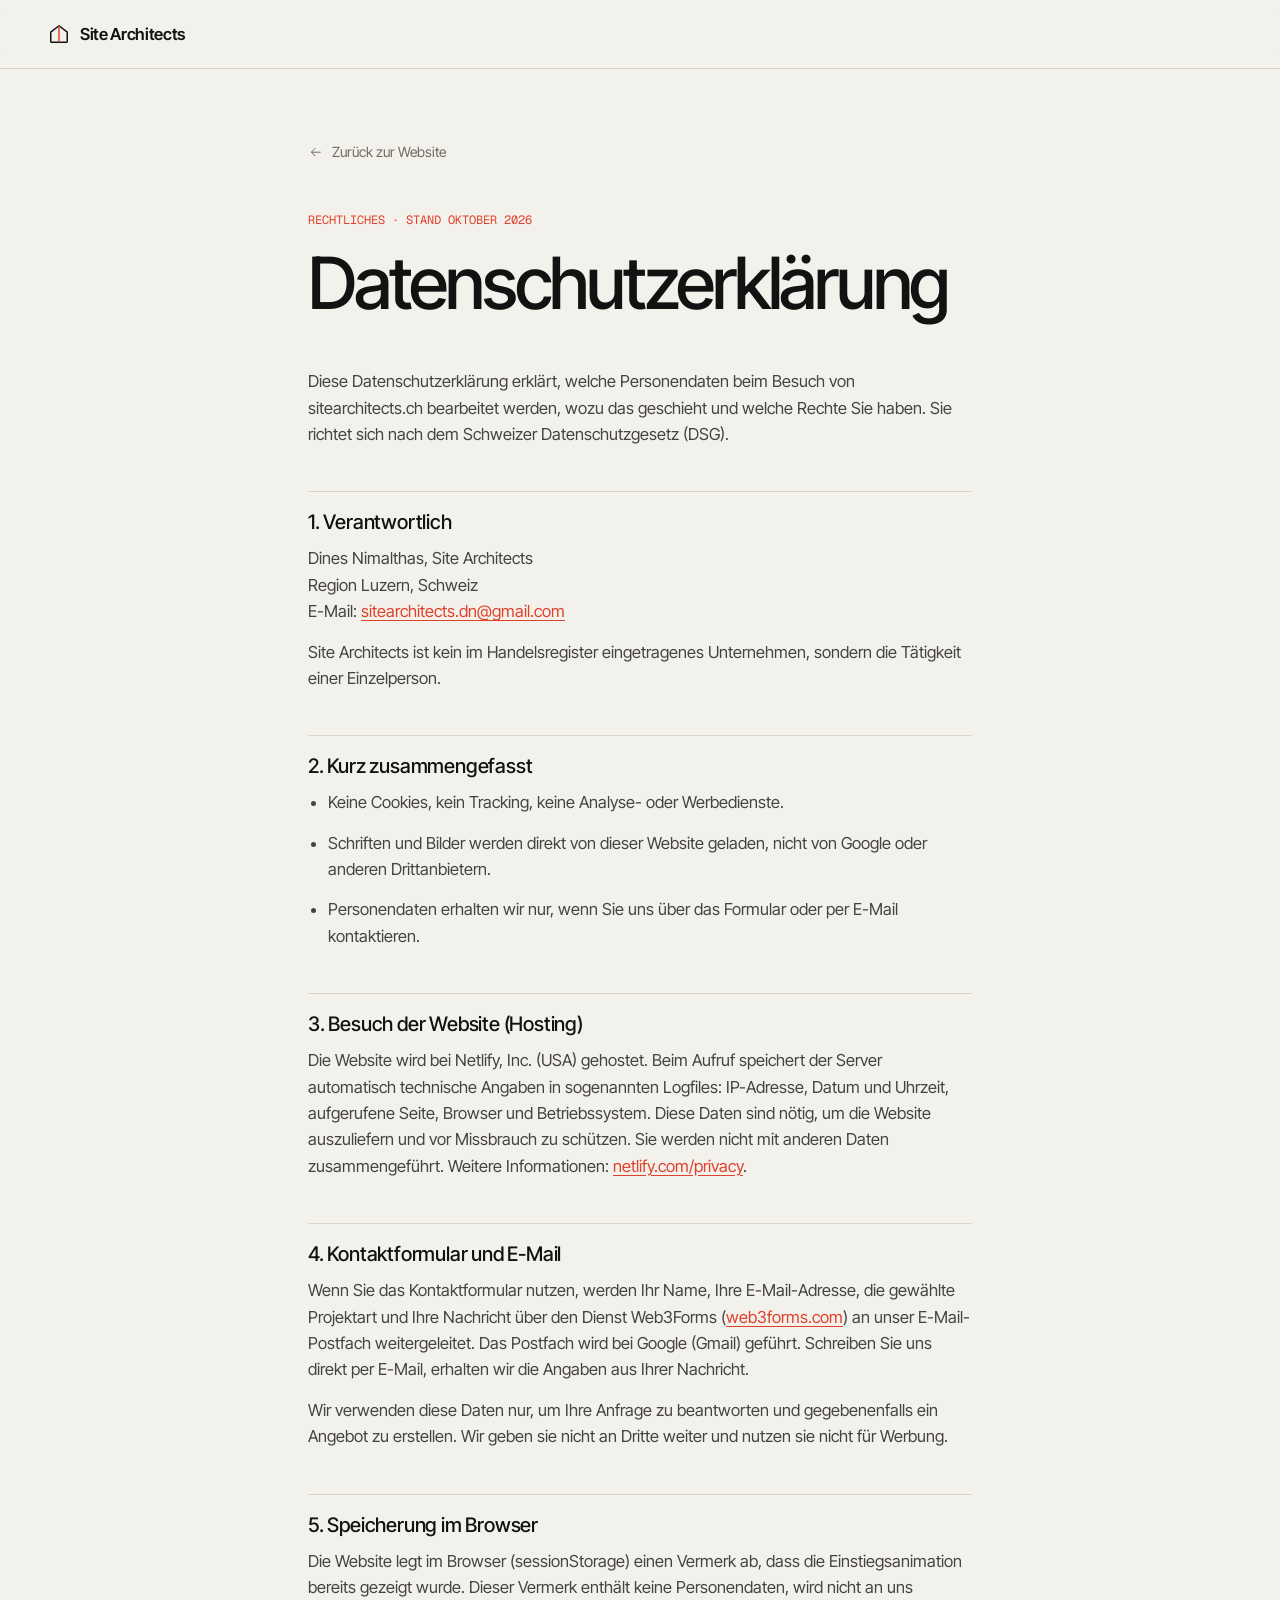
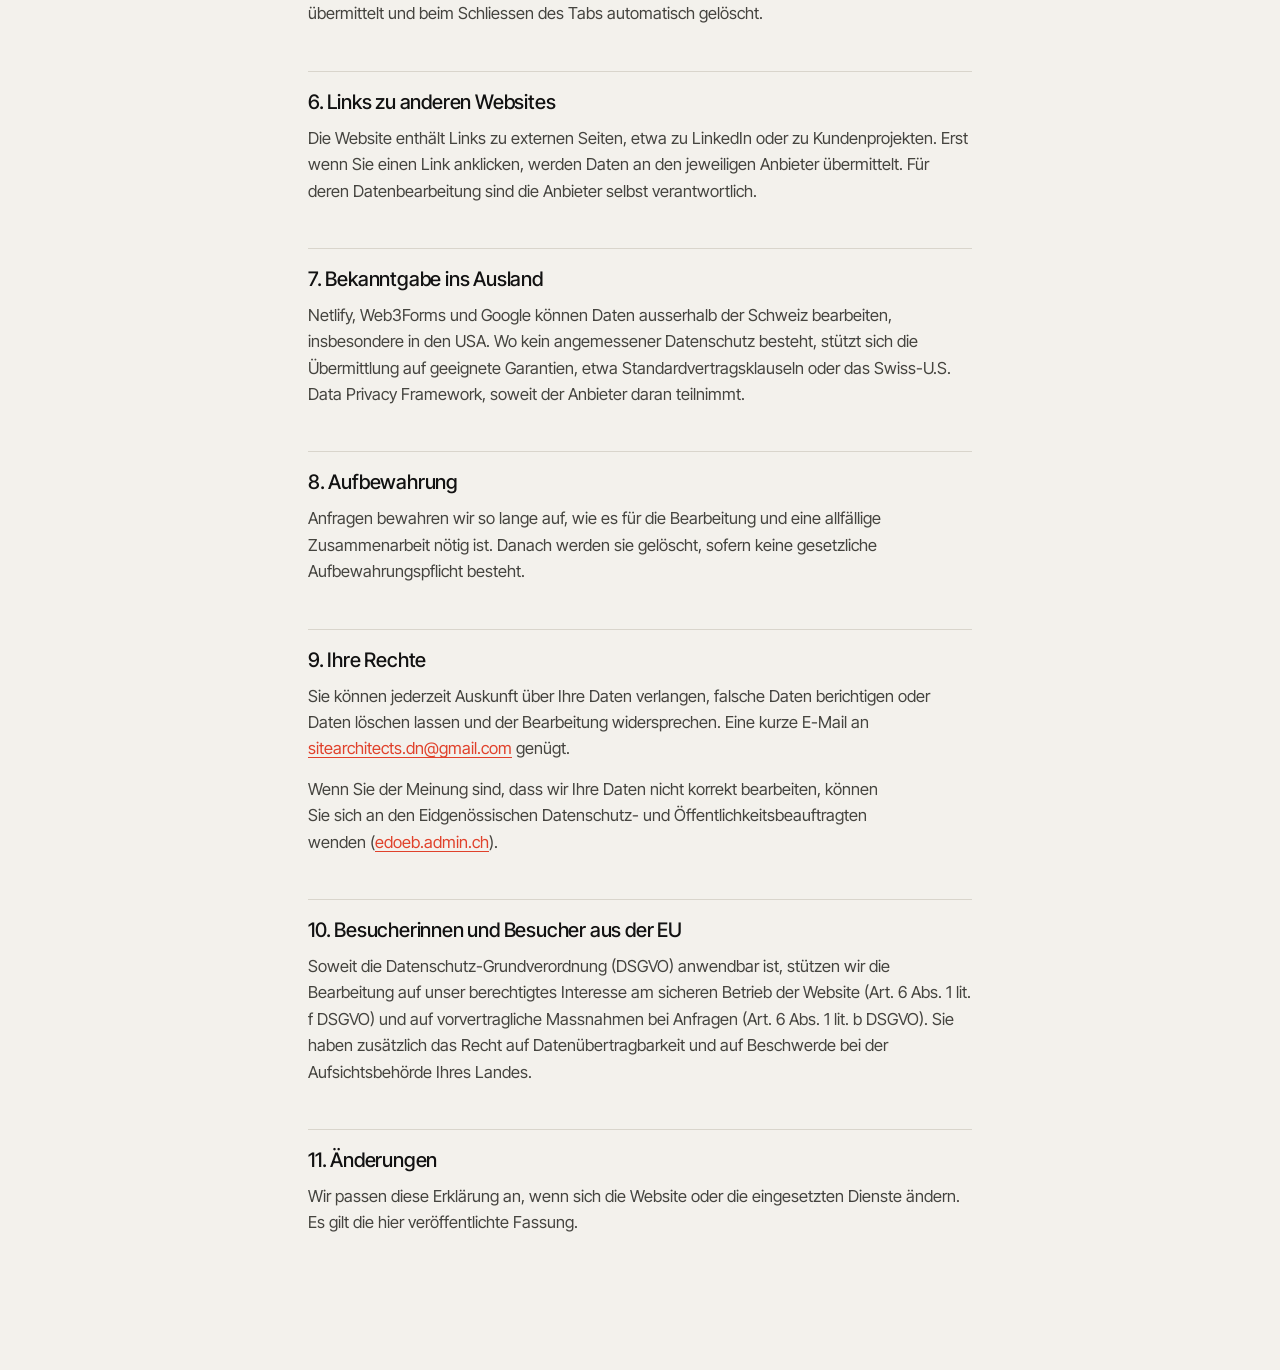
==== commit 6e2d9a56: "SEO: Sitemap, robots.txt und Canonical für Datenschutz Co-Authored-By: Claude Opus 5.5 <noreply@anth" ====
--- a/datenschutz.html
+++ b/datenschutz.html
@@ -4,6 +4,20 @@
   <meta charset="UTF-8" />
   <meta name="viewport" content="width=device-width, initial-scale=1.0" />
   <title>Datenschutz – Site Architects</title>
+  <link rel="canonical" href="https://sitearchitects.ch/datenschutz.html" />
+  <meta name="description" content="Datenschutzerklärung von Site Architects nach Schweizer Datenschutzgesetz." />
+  <meta property="og:type"        content="website" />
+  <meta property="og:url"         content="https://sitearchitects.ch/datenschutz.html" />
+  <meta property="og:title"       content="Datenschutz – Site Architects" />
+  <meta property="og:description" content="Datenschutzerklärung von Site Architects nach Schweizer Datenschutzgesetz." />
+  <meta property="og:site_name"    content="Site Architects" />
+  <meta property="og:image"        content="https://sitearchitects.ch/assets/img/og-image.png?v=1" />
+  <meta property="og:image:width"  content="1200" />
+  <meta property="og:image:height" content="630" />
+  <meta property="og:image:alt"    content="Site Architects – Wir planen Websites wie Gebäude." />
+  <meta property="og:locale"       content="de_CH" />
+  <meta name="twitter:card"        content="summary_large_image" />
+  <meta name="twitter:image"       content="https://sitearchitects.ch/assets/img/og-image.png?v=1" />
   <link rel="icon" href="assets/img/favicon.svg?v=2" type="image/svg+xml" />
   <link rel="icon" href="favicon.ico?v=2" sizes="any" />
   <link rel="icon" href="assets/img/icon-180.png?v=2" type="image/png" sizes="180x180" />
--- a/assets/css/style.css
+++ b/assets/css/style.css
@@ -10,7 +10,7 @@
   --surface:  #fbfaf7;
   --ink:      #121212;
   --ink-2:    #45443f;
-  --muted:    #807d75;
+  --muted:    #6f6c64;
   --line:     #d9d5cc;
   --red:      #e0412b;
   --dark:     #121212;
@@ -27,10 +27,12 @@
   --gutter:   clamp(16px, 4vw, 48px);
   --r:        16px;
   --ease:     cubic-bezier(.22,.61,.36,1);
+  --ease-out: cubic-bezier(.23,1,.32,1);
+  --ease-in-out: cubic-bezier(.77,0,.175,1);
 }
 
 *,*::before,*::after { box-sizing:border-box; margin:0; padding:0; }
-html { scroll-behavior:smooth; scroll-padding-top:var(--nav-h); }
+html { scroll-behavior:smooth; scroll-padding-top:var(--nav-h); interpolate-size:allow-keywords; }
 body {
   font-family:'Inter Tight', system-ui, -apple-system, sans-serif;
   background:var(--paper);
@@ -38,7 +40,9 @@
   font-size:16.5px;
   line-height:1.6;
   -webkit-font-smoothing:antialiased;
-}
+  -webkit-tap-highlight-color:transparent;
+}
+p { text-wrap:pretty; }
 a { color:inherit; text-decoration:none; }
 img { display:block; max-width:100%; height:auto; }
 ul, ol { list-style:none; }
@@ -46,7 +50,7 @@
 [hidden] { display:none !important; }
 ::selection { background:var(--red); color:#fff; }
 
-h1, h2, h3 { font-weight:500; letter-spacing:-.03em; line-height:1.05; }
+h1, h2, h3 { font-weight:500; letter-spacing:-.03em; line-height:1.05; text-wrap:balance; }
 h2 { font-size:clamp(34px, 5vw, 64px); max-width:16ch; }
 h3 { font-size:21px; letter-spacing:-.015em; line-height:1.25; }
 
@@ -62,17 +66,14 @@
   display:inline-flex; align-items:center; justify-content:center; gap:8px;
   height:50px; padding:0 26px; border-radius:999px; white-space:nowrap;
   font-size:15.5px; font-weight:500; border:1px solid transparent; cursor:pointer;
-  transition:background .2s var(--ease), color .2s var(--ease), border-color .2s var(--ease), transform .2s var(--ease);
-}
-.btn:active { transform:scale(.98); }
+  transition:background-color .2s ease, color .2s ease, border-color .2s ease, transform .16s var(--ease-out);
+}
+.btn:active { transform:scale(.97); }
 .btn--sm     { height:38px; padding:0 18px; font-size:14px; }
 .btn--dark   { background:var(--ink); color:#fff; }
-.btn--dark:hover { background:var(--red); }
 .btn--ghost  { border-color:var(--ink); }
-.btn--ghost:hover { background:var(--ink); color:#fff; }
 .btn--light  { background:#fff; color:var(--ink); }
 .btn--accent { background:var(--red); color:#fff; }
-.btn--accent:hover { background:#fff; color:var(--ink); }
 .btn:focus-visible, a:focus-visible, summary:focus-visible, button:focus-visible { outline:2px solid var(--red); outline-offset:3px; }
 
 /* ── Navigation ──────────────────────────────────── */
@@ -87,13 +88,13 @@
 .nav__logo { display:inline-flex; align-items:center; gap:10px; font-weight:600; letter-spacing:-.02em; margin-right:auto; }
 .nav__logo svg { width:22px; height:22px; fill:none; stroke:currentColor; stroke-width:1.6; stroke-linejoin:round; }
 .nav__logo-mid { stroke:var(--red); }
-.nav__logo svg { transition:transform .3s var(--ease); }
-.nav__logo:hover svg { transform:translateY(-2px); }
+.nav__logo svg { transition:transform .3s var(--ease-out); }
 .nav__links { display:flex; gap:30px; font-size:15px; color:var(--ink-2); }
-.nav__links a { position:relative; }
-.nav__links a::after { content:''; position:absolute; left:0; right:0; bottom:-4px; height:1px; background:var(--red); transform:scaleX(0); transform-origin:left; transition:transform .25s var(--ease); }
-.nav__links a:hover { color:var(--ink); }
-.nav__links a:hover::after { transform:scaleX(1); }
+.nav__links a { position:relative; transition:color .2s ease; }
+.nav__links a::after { content:''; position:absolute; left:0; right:0; bottom:-4px; height:1px; background:var(--red); transform:scaleX(0); transform-origin:left; transition:transform .25s var(--ease-out); }
+/* Aktueller Abschnitt (Scrollspy) */
+.nav__links a[aria-current="true"] { color:var(--ink); }
+.nav__links a[aria-current="true"]::after { transform:scaleX(1); }
 .nav__burger { display:none; }
 .mobile-menu { display:none; }
 
@@ -163,20 +164,19 @@
 .sheet__info { display:flex; flex-direction:column; padding:clamp(4px, 1vw, 12px); }
 .sheet__info h3 { font-size:clamp(26px, 2.6vw, 36px); letter-spacing:-.035em; margin-bottom:auto; padding-bottom:28px; }
 .sheet__shot { border-radius:10px; overflow:hidden; aspect-ratio:16 / 10; background:var(--paper-2); border:1px solid var(--line); }
-.sheet__shot img { width:100%; height:100%; object-fit:cover; object-position:top; transition:transform .8s var(--ease); }
-.sheet__inner:hover .sheet__shot img { transform:scale(1.025); }
-.sheet__shot--type { display:grid; place-items:center; background:repeating-linear-gradient(45deg, transparent 0 13px, #ddd9cf 13px 14px), var(--paper-2); }
-.sheet__shot--type span { background:var(--surface); padding:10px 18px; border:1px solid var(--line); font-size:clamp(22px, 2.6vw, 34px); letter-spacing:-.03em; }
+.sheet__shot img { width:100%; height:100%; object-fit:cover; object-position:top; transition:transform .8s var(--ease-out); }
+.sheet__inner:active { transform:scale(.995); }
+.sheet__inner { transition:transform .16s var(--ease-out); }
 
 .titleblock { border-top:1px solid var(--ink); }
 .titleblock div { display:grid; grid-template-columns:96px 1fr; gap:12px; padding:10px 0; border-bottom:1px solid var(--line); font-size:14.5px; }
 .titleblock dt { font-family:'Geist Mono', monospace; font-size:11.5px; text-transform:uppercase; color:var(--muted); padding-top:2px; }
 .titleblock div:last-child dd { color:var(--red); }
+.titleblock .arr { display:inline-block; transition:transform .25s var(--ease-out); }
 
 .sheet--cta .sheet__inner { background:var(--ink); color:#fff; border-color:var(--ink); }
 .sheet--cta .sheet__info p { color:#b7b4ad; margin-bottom:24px; max-width:32ch; }
 .sheet--cta .btn { align-self:flex-start; }
-.sheet--cta .sheet__inner:hover .btn { background:var(--red); color:#fff; }
 .sheet__shot--empty { background:transparent; border:0; }
 .sheet__shot--empty svg { width:100%; height:100%; }
 .sheet__shot--empty rect, .sheet__shot--empty path { fill:none; stroke:#3a3a38; stroke-width:1; stroke-dasharray:6 6; vector-effect:non-scaling-stroke; }
@@ -220,7 +220,7 @@
 .timeline li.on { opacity:1; }
 .timeline li::before { content:''; position:absolute; left:-25px; top:5px; width:9px; height:9px; border-radius:50%; background:var(--paper); border:1.5px solid var(--ink); transition:background .3s, border-color .3s; }
 .timeline li.on::before { background:var(--red); border-color:var(--red); }
-.timeline span { color:var(--muted); font-size:11px; }
+.timeline span { color:var(--muted); font-size:11px; font-variant-numeric:tabular-nums; }
 .timeline b { font-weight:500; font-size:16.5px; letter-spacing:-.01em; line-height:1.3; }
 .timeline em { font-style:normal; color:var(--ink-2); font-size:14.5px; }
 
@@ -229,7 +229,7 @@
 .materials dt { font-family:'Geist Mono', monospace; font-size:11px; text-transform:uppercase; color:var(--muted); padding-top:3px; }
 
 .contact__li { display:inline-block; margin:14px 0 0 0; color:#b7b4ad; font-size:16px; }
-.contact__li:hover { color:var(--red); }
+.contact__li { transition:color .2s ease; }
 .contact__intro a { margin-right:24px; }
 
 /* ── Phasen ──────────────────────────────────────── */
@@ -248,29 +248,33 @@
 .row {
   display:grid; grid-template-columns:60px 1fr 1fr; gap:24px; align-items:center;
   padding:clamp(20px, 2.6vw, 32px) 0; border-bottom:1px solid var(--line);
-  transition:padding .3s var(--ease);
-}
-.row__num { color:var(--muted); }
-.row h3 { font-size:clamp(30px, 4.6vw, 64px); letter-spacing:-.045em; line-height:1; transition:color .25s, transform .3s var(--ease); }
+}
+.row__num { color:var(--muted); transition:color .2s ease; }
+.row h3 { font-size:clamp(30px, 4.6vw, 64px); letter-spacing:-.045em; line-height:1; transition:color .2s ease, transform .35s var(--ease-out); }
 .row p { color:var(--ink-2); max-width:44ch; }
-.row:hover h3 { color:var(--red); transform:translateX(10px); }
-.row:hover .row__num { color:var(--red); }
 
 /* ── FAQ ─────────────────────────────────────────── */
 .faq-wrap { display:grid; grid-template-columns:1fr 1.4fr; gap:clamp(40px, 6vw, 96px); }
 .faq-wrap h2 { margin-bottom:20px; }
 .faq { border-top:1px solid var(--ink); }
 .faq details { border-bottom:1px solid var(--line); }
-.faq summary { list-style:none; cursor:pointer; padding:24px 44px 24px 0; position:relative; font-size:19px; letter-spacing:-.015em; font-weight:500; }
+.faq summary { list-style:none; cursor:pointer; padding:24px 44px 24px 0; position:relative; font-size:19px; letter-spacing:-.015em; font-weight:500; transition:color .2s ease; }
 .faq summary::-webkit-details-marker { display:none; }
 .faq summary::after {
   content:''; position:absolute; right:6px; top:50%; width:14px; height:14px; margin-top:-7px;
   background:linear-gradient(currentColor,currentColor) center/14px 1.5px no-repeat, linear-gradient(currentColor,currentColor) center/1.5px 14px no-repeat;
-  transition:transform .25s var(--ease), color .2s;
-}
-.faq summary:hover { color:var(--red); }
+  transition:transform .25s var(--ease-out), color .2s ease;
+}
 .faq details[open] summary::after { transform:rotate(45deg); color:var(--red); }
 .faq details p { color:var(--ink-2); padding:0 44px 26px 0; max-width:62ch; }
+/* Antwort klappt weich auf (moderne Browser), sonst wie bisher sofort */
+.faq details::details-content {
+  block-size:0; overflow:clip;
+  transition:block-size .3s var(--ease-out), content-visibility .3s allow-discrete;
+}
+.faq details[open]::details-content { block-size:auto; }
+.faq details p { opacity:0; transform:translateY(-4px); transition:opacity .25s ease, transform .3s var(--ease-out); }
+.faq details[open] p { opacity:1; transform:none; }
 
 /* ── Kontakt ─────────────────────────────────────── */
 .section--dark { background:var(--dark); color:#f2f0eb; }
@@ -278,8 +282,7 @@
 .contact__big span { color:var(--red); }
 .contact { display:grid; grid-template-columns:1fr 1.3fr; gap:clamp(40px, 6vw, 96px); padding-top:40px; border-top:1px solid #333; }
 .contact__intro p { color:#b7b4ad; max-width:40ch; font-size:18px; }
-.contact__mail { display:inline-block; margin-top:28px; font-size:clamp(18px, 1.8vw, 22px); border-bottom:1px solid var(--red); padding-bottom:3px; }
-.contact__mail:hover { color:var(--red); }
+.contact__mail { display:inline-block; margin-top:28px; font-size:clamp(18px, 1.8vw, 22px); border-bottom:1px solid var(--red); padding-bottom:3px; transition:color .2s ease; }
 
 .form { display:flex; flex-direction:column; gap:16px; }
 .form__row { display:grid; grid-template-columns:1fr 1fr; gap:16px; }
@@ -290,8 +293,10 @@
   padding:14px; color:#f2f0eb; font-size:16px; outline:none; transition:border-color .2s;
 }
 .field textarea { resize:vertical; min-height:140px; }
-.field input::placeholder { color:#65635e; }
+.field input::placeholder { color:#7a7871; }
 .field input:focus, .field select:focus, .field textarea:focus { border-color:var(--red); }
+.field [aria-invalid="true"] { border-color:#f3a397; animation:nudge .3s var(--ease-out); }
+@keyframes nudge { 30% { transform:translateX(-4px); } 60% { transform:translateX(3px); } }
 .field select { appearance:none; background-image:linear-gradient(45deg,transparent 50%,#8f8c85 50%),linear-gradient(135deg,#8f8c85 50%,transparent 50%); background-position:calc(100% - 20px) 55%, calc(100% - 15px) 55%; background-size:5px 5px; background-repeat:no-repeat; }
 .form .btn { align-self:flex-start; margin-top:6px; }
 .form .btn:disabled { opacity:.6; cursor:default; }
@@ -304,11 +309,28 @@
 .footer { background:var(--dark); color:#8f8c85; padding:0 0 28px; }
 .plankopf { display:grid; grid-template-columns:2fr 1.4fr .7fr 1fr .8fr 1.6fr; gap:1px; background:#3a3a38; border:1px solid #3a3a38; }
 .pk { display:flex; flex-direction:column; gap:6px; padding:14px 16px; background:var(--dark); }
-.pk span { font-size:10.5px; color:#6f6d67; }
+.pk span { font-size:10.5px; color:#8a8780; }
 .pk b { font-weight:500; color:#f2f0eb; font-size:13px; }
 .pk--brand b { font-family:'Inter Tight', sans-serif; text-transform:none; font-size:18px; letter-spacing:-.02em; }
-.pk a:hover { color:var(--red); }
-.footer__copy { margin-top:18px; font-size:11px; color:#6f6d67; }
+.pk a { transition:color .2s ease; }
+.footer__copy { margin-top:18px; font-size:11px; color:#8a8780; }
+
+/* ── Hover nur mit Maus (verhindert "klebende" Zustände auf Touch) ── */
+@media (hover:hover) and (pointer:fine) {
+  .btn--dark:hover   { background:var(--red); }
+  .btn--ghost:hover  { background:var(--ink); color:#fff; }
+  .btn--accent:hover { background:#fff; color:var(--ink); }
+  .nav__logo:hover svg { transform:translateY(-2px); }
+  .nav__links a:hover { color:var(--ink); }
+  .nav__links a:hover::after { transform:scaleX(1); }
+  .sheet__inner:hover .sheet__shot img { transform:scale(1.025); }
+  .sheet__inner:hover .titleblock .arr { transform:translate(3px,-3px); }
+  .sheet--cta .sheet__inner:hover .btn { background:var(--red); color:#fff; }
+  .row:hover h3 { color:var(--red); transform:translateX(10px); }
+  .row:hover .row__num { color:var(--red); }
+  .faq summary:hover { color:var(--red); }
+  .contact__li:hover, .contact__mail:hover, .pk a:hover { color:var(--red); }
+}
 
 /* ── Intro (nur erster Besuch pro Sitzung) ───────── */
 .intro-screen { display:none; }
@@ -333,6 +355,7 @@
 @keyframes fadeUp  { to { opacity:1; transform:none; } }
 @keyframes introOut{ to { opacity:0; visibility:hidden; transform:translateY(-12px); } }
 @keyframes unlock  { to { overflow:visible; } }
+@keyframes menuIn  { from { opacity:0; transform:translateY(-6px); } }
 
 /* Hero blendet gestaffelt ein, nach dem Intro bzw. sofort beim erneuten Besuch */
 :root { --hero-d:.05s; }
@@ -349,7 +372,7 @@
 .build__sticky { transform:translateY(40px); animation-duration:1.1s; animation-delay:calc(var(--hero-d) + .5s); }
 
 /* ── Einblenden beim Scrollen ────────────────────── */
-.reveal { opacity:0; transform:translateY(18px); transition:opacity .8s var(--ease), transform .8s var(--ease); }
+.reveal { opacity:0; transform:translateY(20px); transition:opacity .7s var(--ease-out), transform .8s var(--ease-out); transition-delay:var(--d, 0ms); }
 .reveal.in { opacity:1; transform:none; }
 
 @media (prefers-reduced-motion: reduce) {
@@ -365,6 +388,10 @@
   .timeline::before { transform:none; }
   .timeline li { opacity:1; }
   .timeline li::before { background:var(--red); border-color:var(--red); }
+  .row h3, .sheet__shot img, .titleblock .arr { transform:none !important; }
+  .faq details p { transform:none; }
+  .field [aria-invalid="true"] { animation:none; }
+  .mobile-menu, .mobile-menu a { animation:none !important; }
 }
 
 /* ── Rechtliche Seiten ───────────────────────────── */
@@ -401,6 +428,13 @@
   .mobile-menu { display:flex; flex-direction:column; padding:4px var(--gutter) 20px; border-bottom:1px solid var(--line); }
   .mobile-menu a { padding:12px 0; font-size:24px; letter-spacing:-.03em; border-bottom:1px solid var(--line); }
   .mobile-menu a:last-child { border-bottom:0; }
+  .mobile-menu:not([hidden]) a { animation:menuIn .32s var(--ease-out) backwards; }
+  .mobile-menu a:nth-child(2) { animation-delay:30ms; }
+  .mobile-menu a:nth-child(3) { animation-delay:60ms; }
+  .mobile-menu a:nth-child(4) { animation-delay:90ms; }
+  .mobile-menu a:nth-child(5) { animation-delay:120ms; }
+  .mobile-menu a:nth-child(6) { animation-delay:150ms; }
+  .mobile-menu a[aria-current="true"] { color:var(--red); }
 
   .hero__title-2 { -webkit-text-stroke-width:1px; }
   .hero__lead { font-size:17px; }
@@ -409,6 +443,9 @@
 
   .build { height:180vh; }
   .build__ref { display:none; }
+  /* Hochformat statt kleinem Querformat, damit der Rahmen den Bildschirm füllt */
+  .build__frame { aspect-ratio:3 / 4; max-height:calc(100svh - var(--nav-h) - 80px); }
+  .build__real { object-position:left top; }
   .build__scan span { bottom:8px; left:6px; font-size:10px; padding:3px 6px; }
 
   .sheet__inner { grid-template-columns:1fr; }
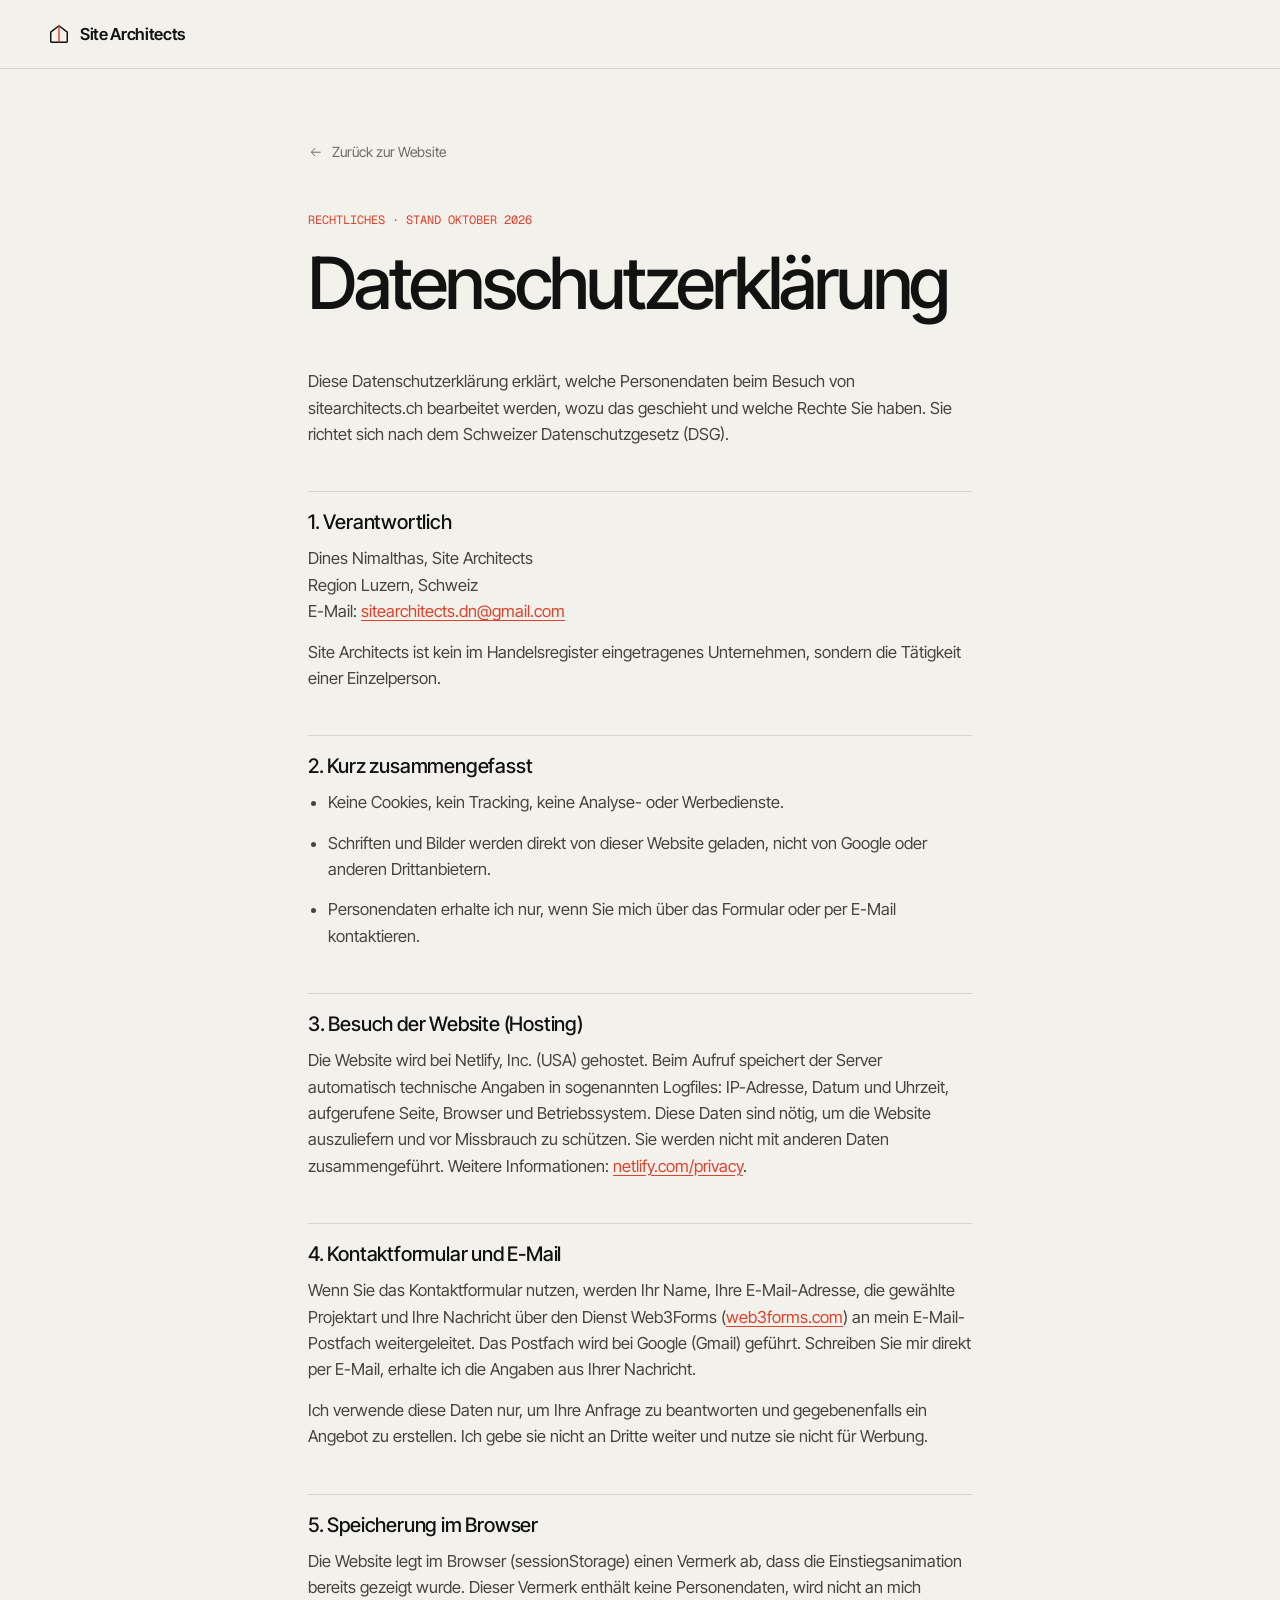
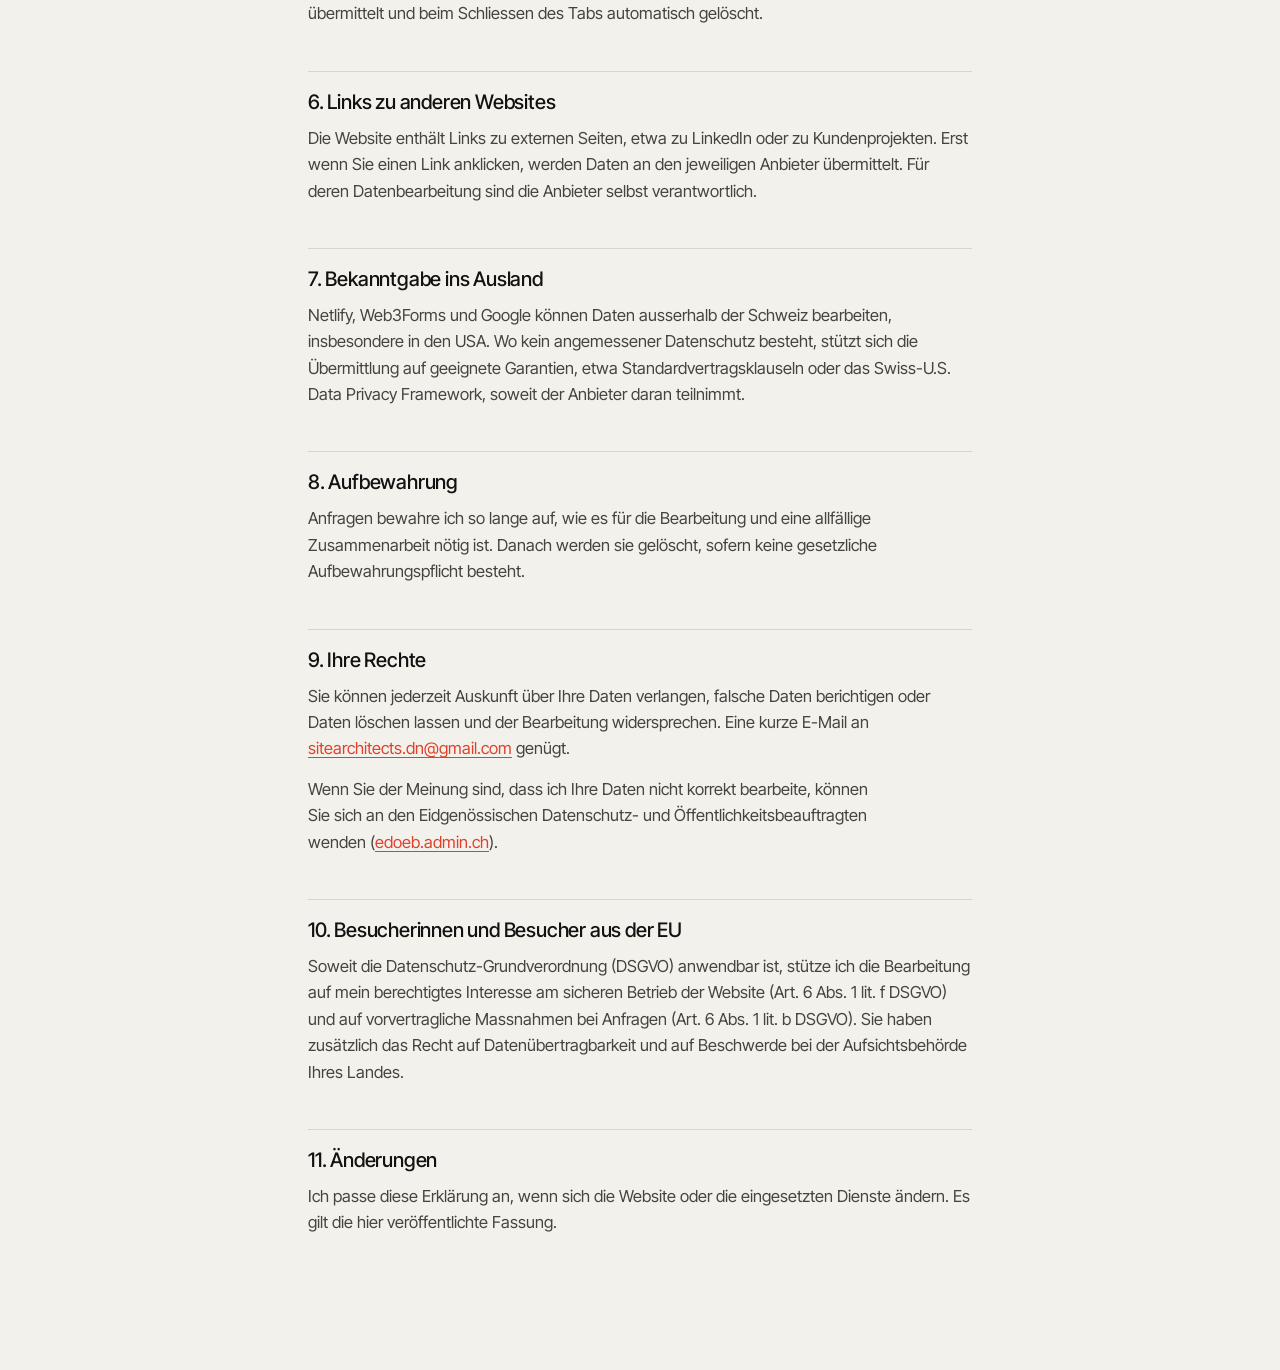
==== commit 048663f1: "Ich-Form statt Wir, NN Architektur entfernt, neues Vorschaubild - Texte auf Website und Datenschutz " ====
--- a/datenschutz.html
+++ b/datenschutz.html
@@ -11,13 +11,13 @@
   <meta property="og:title"       content="Datenschutz – Site Architects" />
   <meta property="og:description" content="Datenschutzerklärung von Site Architects nach Schweizer Datenschutzgesetz." />
   <meta property="og:site_name"    content="Site Architects" />
-  <meta property="og:image"        content="https://sitearchitects.ch/assets/img/og-image.png?v=1" />
+  <meta property="og:image"        content="https://sitearchitects.ch/assets/img/og-image.png?v=2" />
   <meta property="og:image:width"  content="1200" />
   <meta property="og:image:height" content="630" />
-  <meta property="og:image:alt"    content="Site Architects – Wir planen Websites wie Gebäude." />
+  <meta property="og:image:alt"    content="Site Architects – Ich plane Websites wie Gebäude." />
   <meta property="og:locale"       content="de_CH" />
   <meta name="twitter:card"        content="summary_large_image" />
-  <meta name="twitter:image"       content="https://sitearchitects.ch/assets/img/og-image.png?v=1" />
+  <meta name="twitter:image"       content="https://sitearchitects.ch/assets/img/og-image.png?v=2" />
   <link rel="icon" href="assets/img/favicon.svg?v=2" type="image/svg+xml" />
   <link rel="icon" href="favicon.ico?v=2" sizes="any" />
   <link rel="icon" href="assets/img/icon-180.png?v=2" type="image/png" sizes="180x180" />
@@ -66,7 +66,7 @@
   <ul>
     <li>Keine Cookies, kein Tracking, keine Analyse- oder Werbedienste.</li>
     <li>Schriften und Bilder werden direkt von dieser Website geladen, nicht von Google oder anderen Drittanbietern.</li>
-    <li>Personendaten erhalten wir nur, wenn Sie uns über das Formular oder per E-Mail kontaktieren.</li>
+    <li>Personendaten erhalte ich nur, wenn Sie mich über das Formular oder per E-Mail kontaktieren.</li>
   </ul>
 
   <h2>3. Besuch der Website (Hosting)</h2>
@@ -81,18 +81,18 @@
   <p>
     Wenn Sie das Kontaktformular nutzen, werden Ihr Name, Ihre E-Mail-Adresse, die gewählte Projektart und Ihre Nachricht
     über den Dienst Web3Forms (<a href="https://web3forms.com/privacy" target="_blank" rel="noopener">web3forms.com</a>)
-    an unser E-Mail-Postfach weitergeleitet. Das Postfach wird bei Google (Gmail) geführt. Schreiben Sie uns direkt per E-Mail,
-    erhalten wir die Angaben aus Ihrer Nachricht.
+    an mein E-Mail-Postfach weitergeleitet. Das Postfach wird bei Google (Gmail) geführt. Schreiben Sie mir direkt per E-Mail,
+    erhalte ich die Angaben aus Ihrer Nachricht.
   </p>
   <p>
-    Wir verwenden diese Daten nur, um Ihre Anfrage zu beantworten und gegebenenfalls ein Angebot zu erstellen.
-    Wir geben sie nicht an Dritte weiter und nutzen sie nicht für Werbung.
+    Ich verwende diese Daten nur, um Ihre Anfrage zu beantworten und gegebenenfalls ein Angebot zu erstellen.
+    Ich gebe sie nicht an Dritte weiter und nutze sie nicht für Werbung.
   </p>
 
   <h2>5. Speicherung im Browser</h2>
   <p>
     Die Website legt im Browser (sessionStorage) einen Vermerk ab, dass die Einstiegsanimation bereits gezeigt wurde.
-    Dieser Vermerk enthält keine Personendaten, wird nicht an uns übermittelt und beim Schliessen des Tabs automatisch gelöscht.
+    Dieser Vermerk enthält keine Personendaten, wird nicht an mich übermittelt und beim Schliessen des Tabs automatisch gelöscht.
   </p>
 
   <h2>6. Links zu anderen Websites</h2>
@@ -110,7 +110,7 @@
 
   <h2>8. Aufbewahrung</h2>
   <p>
-    Anfragen bewahren wir so lange auf, wie es für die Bearbeitung und eine allfällige Zusammenarbeit nötig ist.
+    Anfragen bewahre ich so lange auf, wie es für die Bearbeitung und eine allfällige Zusammenarbeit nötig ist.
     Danach werden sie gelöscht, sofern keine gesetzliche Aufbewahrungspflicht besteht.
   </p>
 
@@ -121,20 +121,20 @@
     <a href="mailto:sitearchitects.dn@gmail.com">sitearchitects.dn@gmail.com</a> genügt.
   </p>
   <p>
-    Wenn Sie der Meinung sind, dass wir Ihre Daten nicht korrekt bearbeiten, können Sie sich an den Eidgenössischen
+    Wenn Sie der Meinung sind, dass ich Ihre Daten nicht korrekt bearbeite, können Sie sich an den Eidgenössischen
     Datenschutz- und Öffentlichkeitsbeauftragten wenden (<a href="https://www.edoeb.admin.ch" target="_blank" rel="noopener">edoeb.admin.ch</a>).
   </p>
 
   <h2>10. Besucherinnen und Besucher aus der EU</h2>
   <p>
-    Soweit die Datenschutz-Grundverordnung (DSGVO) anwendbar ist, stützen wir die Bearbeitung auf unser berechtigtes Interesse
+    Soweit die Datenschutz-Grundverordnung (DSGVO) anwendbar ist, stütze ich die Bearbeitung auf mein berechtigtes Interesse
     am sicheren Betrieb der Website (Art. 6 Abs. 1 lit. f DSGVO) und auf vorvertragliche Massnahmen bei Anfragen
     (Art. 6 Abs. 1 lit. b DSGVO). Sie haben zusätzlich das Recht auf Datenübertragbarkeit und auf Beschwerde bei der
     Aufsichtsbehörde Ihres Landes.
   </p>
 
   <h2>11. Änderungen</h2>
-  <p>Wir passen diese Erklärung an, wenn sich die Website oder die eingesetzten Dienste ändern. Es gilt die hier veröffentlichte Fassung.</p>
+  <p>Ich passe diese Erklärung an, wenn sich die Website oder die eingesetzten Dienste ändern. Es gilt die hier veröffentlichte Fassung.</p>
 </main>
 
 </body>
--- a/assets/css/style.css
+++ b/assets/css/style.css
@@ -108,26 +108,65 @@
 .hero__actions { display:flex; gap:12px; flex-wrap:wrap; }
 
 /* ── Plan → Bau ──────────────────────────────────── */
-.build { height:260vh; position:relative; }
-.build__sticky { position:sticky; top:var(--nav-h); height:calc(100vh - var(--nav-h)); display:flex; flex-direction:column; justify-content:center; gap:14px; padding:12px 0 24px; }
-.build__bar { display:flex; justify-content:space-between; gap:16px; color:var(--muted); }
+.build { position:relative; overflow-x:clip; padding:clamp(8px, 2vw, 24px) 0 clamp(48px, 7vw, 96px); }
+.build__stage { display:flex; flex-direction:column; gap:14px; }
+.build__bar { display:flex; flex-wrap:wrap; justify-content:space-between; align-items:center; gap:6px 16px; color:var(--muted); }
 .build__phase b { color:var(--ink); font-weight:500; }
 .build__dot { display:inline-block; width:8px; height:8px; border-radius:50%; background:var(--red); margin-right:10px; vertical-align:1px; }
+.build.is-building .build__dot { animation:blink 1s steps(2, jump-none) infinite; }
 .build__progress { font-variant-numeric:tabular-nums; }
+.build__replay { background:none; border:0; padding:4px 0; color:var(--red); cursor:pointer; transition:transform .16s var(--ease-out); }
+.build__replay:not([hidden]) { animation:menuIn .35s var(--ease-out) backwards; }
+@media (hover:hover) and (pointer:fine) { .build__replay:hover { text-decoration:underline; text-underline-offset:3px; } }
+.build__replay:active { transform:scale(.97); }
+.build__site { position:relative; }
+.build--js .build__site { padding-top:var(--sky, 96px); }
 .build__frame {
   position:relative; overflow:hidden; border-radius:var(--r);
   border:1px solid var(--line); background:var(--paper-2);
-  aspect-ratio:16 / 10; max-height:calc(100vh - var(--nav-h) - 90px); margin:0 auto; width:100%;
+  aspect-ratio:16 / 10; width:100%;
 }
 .build__real, .build__plan, .build__plan svg { position:absolute; inset:0; width:100%; height:100%; }
 .build__real { object-fit:cover; object-position:top; }
-.build__plan { --p:0%; clip-path:inset(0 0 0 var(--p)); will-change:clip-path; }
-.build__scan {
-  --p:0%; position:absolute; top:0; bottom:0; left:var(--p); width:0;
-  border-left:1.5px solid var(--red); pointer-events:none;
-}
-.build__scan span { position:absolute; bottom:16px; left:10px; background:var(--red); color:#fff; padding:5px 9px; border-radius:4px; white-space:nowrap; font-size:11px; }
-.build.done .build__scan { opacity:0; transition:opacity .3s; }
+.plan-mob { display:none; }
+/* Ohne JavaScript: fertige Seite zeigen, Plan aus */
+.build__plan { display:none; }
+.build--js .build__plan { display:block; }
+.build--js .build__real { opacity:0; }
+.build--js .p-draw { stroke-dasharray:1; stroke-dashoffset:1; }
+.build--js .p-pop  { opacity:0; }
+.build--js.is-done .build__real { opacity:1; }
+.build--js.is-done .build__plan, .build.is-done .build__fx { opacity:0; visibility:hidden; }
+
+/* Baustelle: Kran, Etagen, Hammer liegen über dem Rahmen */
+.build__fx { position:absolute; inset:0; pointer-events:none; z-index:2; }
+.build__strips img { position:absolute; object-fit:cover; object-position:top; opacity:0; will-change:transform; }
+.crane { position:absolute; left:0; top:0; opacity:0; }
+.crane svg { display:block; overflow:visible; }
+.crane__lines { fill:none; stroke:var(--ink); stroke-width:1.5; stroke-linejoin:round; stroke-linecap:round; }
+/* Heller Rand, damit Kran und Seile auch über dunklen Websites lesbar bleiben */
+.crane__halo { fill:none; stroke:var(--surface); stroke-width:4.5; stroke-linejoin:round; stroke-linecap:round; opacity:.92; }
+.crane__halo--thin { stroke-width:3.5; }
+.crane__cab, .crane__weight, .crane__trolley, .crane__block { stroke:var(--surface); stroke-width:2; paint-order:stroke; }
+.crane__cab { fill:var(--red); }
+.crane__weight, .crane__trolley { fill:var(--ink); }
+.crane__cable { position:absolute; left:0; top:0; width:1.5px; background:var(--ink); box-shadow:0 0 0 1.25px rgba(251,250,247,.92); transform-origin:top; transform:scaleY(0); }
+.crane__rig { position:absolute; left:0; top:0; opacity:0; will-change:transform; }
+.crane__rig svg { display:block; overflow:visible; }
+.crane__block { fill:var(--ink); }
+.crane__hook  { fill:none; stroke:var(--red); stroke-width:2.5; stroke-linecap:round; filter:drop-shadow(0 0 1.2px var(--surface)) drop-shadow(0 0 1.2px var(--surface)); }
+.crane__sling { fill:none; stroke:var(--ink); stroke-width:1.2; }
+.hammer { position:absolute; left:0; top:0; width:var(--hs, 72px); height:var(--hs, 72px); opacity:0; will-change:transform; z-index:2; }
+/* Umriss in Papierfarbe um die ganze Silhouette, damit der Hammer auch auf Dunkel lesbar ist */
+.hammer svg {
+  width:100%; height:100%; overflow:visible; transform-origin:60% 100%; transform:rotate(-35deg);
+  filter:drop-shadow(1.5px 0 0 #fbfaf7) drop-shadow(-1.5px 0 0 #fbfaf7) drop-shadow(0 1.5px 0 #fbfaf7) drop-shadow(0 -1.5px 0 #fbfaf7) drop-shadow(0 6px 10px rgba(18,18,18,.3));
+}
+.hammer__handle { fill:var(--red); }
+.hammer__grip, .hammer__head { fill:var(--ink); }
+.hammer__face { fill:#5c5b56; }
+.fx-bit  { position:absolute; left:0; top:0; border-radius:1px; z-index:3; }
+.fx-ring { position:absolute; left:0; top:0; width:48px; height:48px; margin:-24px 0 0 -24px; border:2px solid var(--red); border-radius:50%; z-index:3; }
 
 /* Planzeichnung */
 .p-paper  { fill:var(--surface); }
@@ -168,6 +207,11 @@
 .sheet__inner:active { transform:scale(.995); }
 .sheet__inner { transition:transform .16s var(--ease-out); }
 
+/* Kundenstimme als Abnahme-Notiz auf dem Planblatt */
+.sheet__quote { margin:0 0 24px; padding-left:16px; border-left:2px solid var(--red); }
+.sheet__quote p { font-size:16.5px; line-height:1.5; letter-spacing:-.01em; color:var(--ink); }
+.sheet__quote p::before { content:'«'; } .sheet__quote p::after { content:'»'; }
+.sheet__quote footer { margin-top:10px; font-size:11px; color:var(--muted); }
 .titleblock { border-top:1px solid var(--ink); }
 .titleblock div { display:grid; grid-template-columns:96px 1fr; gap:12px; padding:10px 0; border-bottom:1px solid var(--line); font-size:14.5px; }
 .titleblock dt { font-family:'Geist Mono', monospace; font-size:11.5px; text-transform:uppercase; color:var(--muted); padding-top:2px; }
@@ -177,9 +221,18 @@
 .sheet--cta .sheet__inner { background:var(--ink); color:#fff; border-color:var(--ink); }
 .sheet--cta .sheet__info p { color:#b7b4ad; margin-bottom:24px; max-width:32ch; }
 .sheet--cta .btn { align-self:flex-start; }
-.sheet__shot--empty { background:transparent; border:0; }
-.sheet__shot--empty svg { width:100%; height:100%; }
-.sheet__shot--empty rect, .sheet__shot--empty path { fill:none; stroke:#3a3a38; stroke-width:1; stroke-dasharray:6 6; vector-effect:non-scaling-stroke; }
+/* Leeres Planblatt für das nächste Projekt */
+.sheet__shot--plan { background:#181817; border-color:#2c2c2a; }
+.sheet__shot--plan svg { width:100%; height:100%; }
+.bp-grid  { fill:none; stroke:#262624; stroke-width:1; }
+.bp-line  { fill:none; stroke:#d9d6cf; stroke-width:1.4; stroke-opacity:.75; }
+.bp-thin  { fill:none; stroke:#3a3a38; stroke-width:1; }
+.bp-block { fill:#3a3a38; }
+.bp-bg    { fill:#181817; }
+.bp-red   { fill:none; stroke:var(--red); stroke-width:1.4; }
+.bp-btn   { fill:var(--red); fill-opacity:0; transition:fill-opacity .25s ease; }
+.bp-label { fill:#8f8c85; font:500 9.5px 'Geist Mono', monospace; letter-spacing:.08em; }
+.bp-dim   { fill:var(--red); font:500 10px 'Geist Mono', monospace; }
 
 /* ── Planverfasser ───────────────────────────────── */
 .about { display:grid; grid-template-columns:minmax(280px, 5fr) 7fr; gap:clamp(40px, 6vw, 96px); align-items:start; }
@@ -233,10 +286,18 @@
 .contact__intro a { margin-right:24px; }
 
 /* ── Phasen ──────────────────────────────────────── */
-.phases { display:grid; grid-template-columns:repeat(4, 1fr); border-top:1px solid var(--ink); counter-reset:ph; }
+.phases { position:relative; display:grid; grid-template-columns:repeat(4, 1fr); border-top:1px solid var(--ink); counter-reset:ph; }
+/* Fortschritt des Bauablaufs, füllt sich beim Scrollen */
+.js-draw .phases::after { content:''; position:absolute; left:0; right:0; top:-1.5px; height:2px; background:var(--red); transform:scaleX(var(--ph, 0)); transform-origin:left; }
+.phase__icon { width:56px; height:56px; margin-bottom:18px; fill:none; stroke:var(--ink); stroke-width:1.6; stroke-linecap:round; stroke-linejoin:round; overflow:visible; }
+.phase__icon .ic-red, .row__icon .ic-red { stroke:var(--red); }
 .phase { position:relative; padding:36px 28px 8px 0; display:flex; flex-direction:column; }
 .phase + .phase { padding-left:28px; border-left:1px solid var(--line); }
-.phase::before { content:''; position:absolute; top:-5px; left:0; width:9px; height:9px; background:var(--red); border-radius:50%; }
+.phase::before { content:''; position:absolute; top:-5px; left:0; width:9px; height:9px; background:var(--red); border-radius:50%; z-index:1; transition:background-color .3s ease, transform .3s var(--ease-out); }
+.js-draw .phase::before { background:var(--paper-2); box-shadow:inset 0 0 0 1.5px var(--red); }
+.js-draw .phase.on::before { background:var(--red); transform:scale(1.25); }
+.phase__code { transition:color .3s ease; }
+.js-draw .phase:not(.on) .phase__code { color:var(--muted); }
 .phase + .phase::before { left:-5px; }
 .phase__code { color:var(--red); margin-bottom:14px; }
 .phase h3 { font-size:26px; letter-spacing:-.03em; margin-bottom:12px; }
@@ -246,12 +307,13 @@
 /* ── Leistungen: grosse Zeilen ───────────────────── */
 .rows { border-top:1px solid var(--ink); }
 .row {
-  display:grid; grid-template-columns:60px 1fr 1fr; gap:24px; align-items:center;
+  display:grid; grid-template-columns:60px minmax(0,1fr) minmax(0,1fr) 64px; gap:24px; align-items:center;
   padding:clamp(20px, 2.6vw, 32px) 0; border-bottom:1px solid var(--line);
 }
 .row__num { color:var(--muted); transition:color .2s ease; }
 .row h3 { font-size:clamp(30px, 4.6vw, 64px); letter-spacing:-.045em; line-height:1; transition:color .2s ease, transform .35s var(--ease-out); }
-.row p { color:var(--ink-2); max-width:44ch; }
+.row p { grid-column:3; grid-row:1; color:var(--ink-2); max-width:44ch; }
+.row__icon { grid-column:4; grid-row:1; width:56px; height:56px; justify-self:end; fill:none; stroke:var(--ink); stroke-width:1.6; stroke-linecap:round; stroke-linejoin:round; overflow:visible; transition:transform .35s var(--ease-out); }
 
 /* ── FAQ ─────────────────────────────────────────── */
 .faq-wrap { display:grid; grid-template-columns:1fr 1.4fr; gap:clamp(40px, 6vw, 96px); }
@@ -314,6 +376,12 @@
 .pk--brand b { font-family:'Inter Tight', sans-serif; text-transform:none; font-size:18px; letter-spacing:-.02em; }
 .pk a { transition:color .2s ease; }
 .footer__copy { margin-top:18px; font-size:11px; color:#8a8780; }
+
+/* ── Plansymbole zeichnen sich ───────────────────── */
+.js-draw .draw-svg .ds { stroke-dasharray:1; stroke-dashoffset:1; transition:stroke-dashoffset .9s var(--ease-in-out); transition-delay:calc(var(--i, 0) * 50ms + var(--d, 0ms)); }
+.js-draw .draw-svg .dp { opacity:0; transition:opacity .45s ease; transition-delay:calc(var(--i, 0) * 50ms + var(--d, 0ms) + 250ms); }
+.js-draw .is-drawn .ds, .js-draw .phase.on .ds { stroke-dashoffset:0; }
+.js-draw .is-drawn .dp, .js-draw .phase.on .dp { opacity:1; }
 
 /* ── Hover nur mit Maus (verhindert "klebende" Zustände auf Touch) ── */
 @media (hover:hover) and (pointer:fine) {
@@ -328,6 +396,8 @@
   .sheet--cta .sheet__inner:hover .btn { background:var(--red); color:#fff; }
   .row:hover h3 { color:var(--red); transform:translateX(10px); }
   .row:hover .row__num { color:var(--red); }
+  .row:hover .row__icon { transform:translateX(-6px) rotate(-4deg); }
+  .sheet--cta .sheet__inner:hover .bp-btn { fill-opacity:.9; }
   .faq summary:hover { color:var(--red); }
   .contact__li:hover, .contact__mail:hover, .pk a:hover { color:var(--red); }
 }
@@ -355,12 +425,13 @@
 @keyframes fadeUp  { to { opacity:1; transform:none; } }
 @keyframes introOut{ to { opacity:0; visibility:hidden; transform:translateY(-12px); } }
 @keyframes unlock  { to { overflow:visible; } }
+@keyframes blink   { 50% { opacity:.25; } }
 @keyframes menuIn  { from { opacity:0; transform:translateY(-6px); } }
 
 /* Hero blendet gestaffelt ein, nach dem Intro bzw. sofort beim erneuten Besuch */
 :root { --hero-d:.05s; }
 html.intro { --hero-d:1.35s; }
-.hero__meta, .hero__title-1, .hero__title-2, .hero__lead, .hero__actions, .build__sticky {
+.hero__meta, .hero__title-1, .hero__title-2, .hero__lead, .hero__actions, .build__stage {
   opacity:0; transform:translateY(22px);
   animation:fadeUp .9s var(--ease) forwards;
   animation-delay:var(--hero-d);
@@ -369,7 +440,7 @@
 .hero__title-2 { animation-delay:calc(var(--hero-d) + .2s); }
 .hero__lead    { animation-delay:calc(var(--hero-d) + .34s); }
 .hero__actions { animation-delay:calc(var(--hero-d) + .42s); }
-.build__sticky { transform:translateY(40px); animation-duration:1.1s; animation-delay:calc(var(--hero-d) + .5s); }
+.build__stage { transform:translateY(40px); animation-duration:1.1s; animation-delay:calc(var(--hero-d) + .5s); }
 
 /* ── Einblenden beim Scrollen ────────────────────── */
 .reveal { opacity:0; transform:translateY(20px); transition:opacity .7s var(--ease-out), transform .8s var(--ease-out); transition-delay:var(--d, 0ms); }
@@ -378,10 +449,10 @@
 @media (prefers-reduced-motion: reduce) {
   html { scroll-behavior:auto; }
   .reveal { opacity:1; transform:none; transition:none; }
-  .hero__meta, .hero__title-1, .hero__title-2, .hero__lead, .hero__actions, .build__sticky { opacity:1; transform:none; animation:none; }
-  .build { height:auto; }
-  .build__sticky { position:static; height:auto; padding:0 0 40px; }
-  .build__plan, .build__scan { display:none; }
+  .hero__meta, .hero__title-1, .hero__title-2, .hero__lead, .hero__actions, .build__stage { opacity:1; transform:none; animation:none; }
+  .build--js .build__plan, .build__fx { display:none !important; }
+  .build--js .build__site { padding-top:0; }
+  .build--js .build__real { opacity:1; }
   .sheet { position:static; }
   .portrait__real { clip-path:none; transition:none; }
   .portrait__scan { display:none; }
@@ -392,6 +463,7 @@
   .faq details p { transform:none; }
   .field [aria-invalid="true"] { animation:none; }
   .mobile-menu, .mobile-menu a { animation:none !important; }
+  .row__icon { transition:none; }
 }
 
 /* ── Rechtliche Seiten ───────────────────────────── */
@@ -412,6 +484,7 @@
   .phase:nth-child(3) { padding-left:0; border-left:0; }
   .phase:nth-child(3)::before { left:0; }
   .phase:nth-child(n+3) { border-top:1px solid var(--line); margin-top:8px; }
+  .js-draw .phases::after { display:none; }
   .plankopf { grid-template-columns:repeat(3, 1fr); }
   .faq-wrap, .contact { grid-template-columns:1fr; }
   .about { grid-template-columns:1fr; }
@@ -441,25 +514,30 @@
   .hero__actions { width:100%; flex-direction:column; }
   .hero__actions .btn { width:100%; }
 
-  .build { height:180vh; }
   .build__ref { display:none; }
-  /* Hochformat statt kleinem Querformat, damit der Rahmen den Bildschirm füllt */
-  .build__frame { aspect-ratio:3 / 4; max-height:calc(100svh - var(--nav-h) - 80px); }
-  .build__real { object-position:left top; }
-  .build__scan span { bottom:8px; left:6px; font-size:10px; padding:3px 6px; }
+  /* Hochformat mit der echten Handy-Ansicht und eigenem Plan */
+  .build__frame { border-radius:14px; aspect-ratio:390 / 624; }
+  .plan-desk { display:none; }
+  .plan-mob  { display:block; }
+  .plan-mob .p-label, .plan-mob .p-note, .plan-mob .p-dimtext, .plan-mob .p-callout text { font-size:11px; }
 
   .sheet__inner { grid-template-columns:1fr; }
   .sheet__info h3 { padding-bottom:16px; }
   .sheet { top:calc(var(--nav-h) + 12px + var(--i, 0) * 10px); }
 
-  .phases { grid-template-columns:1fr; }
+  .phases { grid-template-columns:1fr; padding-left:28px; }
   .phase, .phase + .phase { padding:28px 0 24px; border-left:0; }
   .phase + .phase { border-top:1px solid var(--line); margin-top:0; }
-  .phase::before, .phase + .phase::before { left:0; }
+  .phase::before, .phase + .phase::before { left:-28px; top:46px; }
+  /* senkrechte Bauachse links, füllt sich von oben */
+  .phases::before { content:''; position:absolute; left:4px; top:0; bottom:0; width:1px; background:var(--line); }
+  .js-draw .phases::after { display:block; left:3.5px; right:auto; top:0; bottom:0; width:2px; height:auto; transform:scaleY(var(--ph, 0)); transform-origin:top; }
+  .phase__icon { width:48px; height:48px; margin-bottom:14px; }
   .phase__out { padding-top:16px; }
 
-  .row { grid-template-columns:32px 1fr; gap:4px 12px; align-items:baseline; }
-  .row p { grid-column:2; margin-top:10px; }
+  .row { grid-template-columns:32px minmax(0,1fr) 44px; gap:4px 12px; align-items:center; }
+  .row p { grid-column:2 / -1; grid-row:2; margin-top:6px; }
+  .row__icon { grid-column:3; grid-row:1; width:40px; height:40px; }
 
   .form__row { grid-template-columns:1fr; }
   .about__cols { grid-template-columns:1fr; }
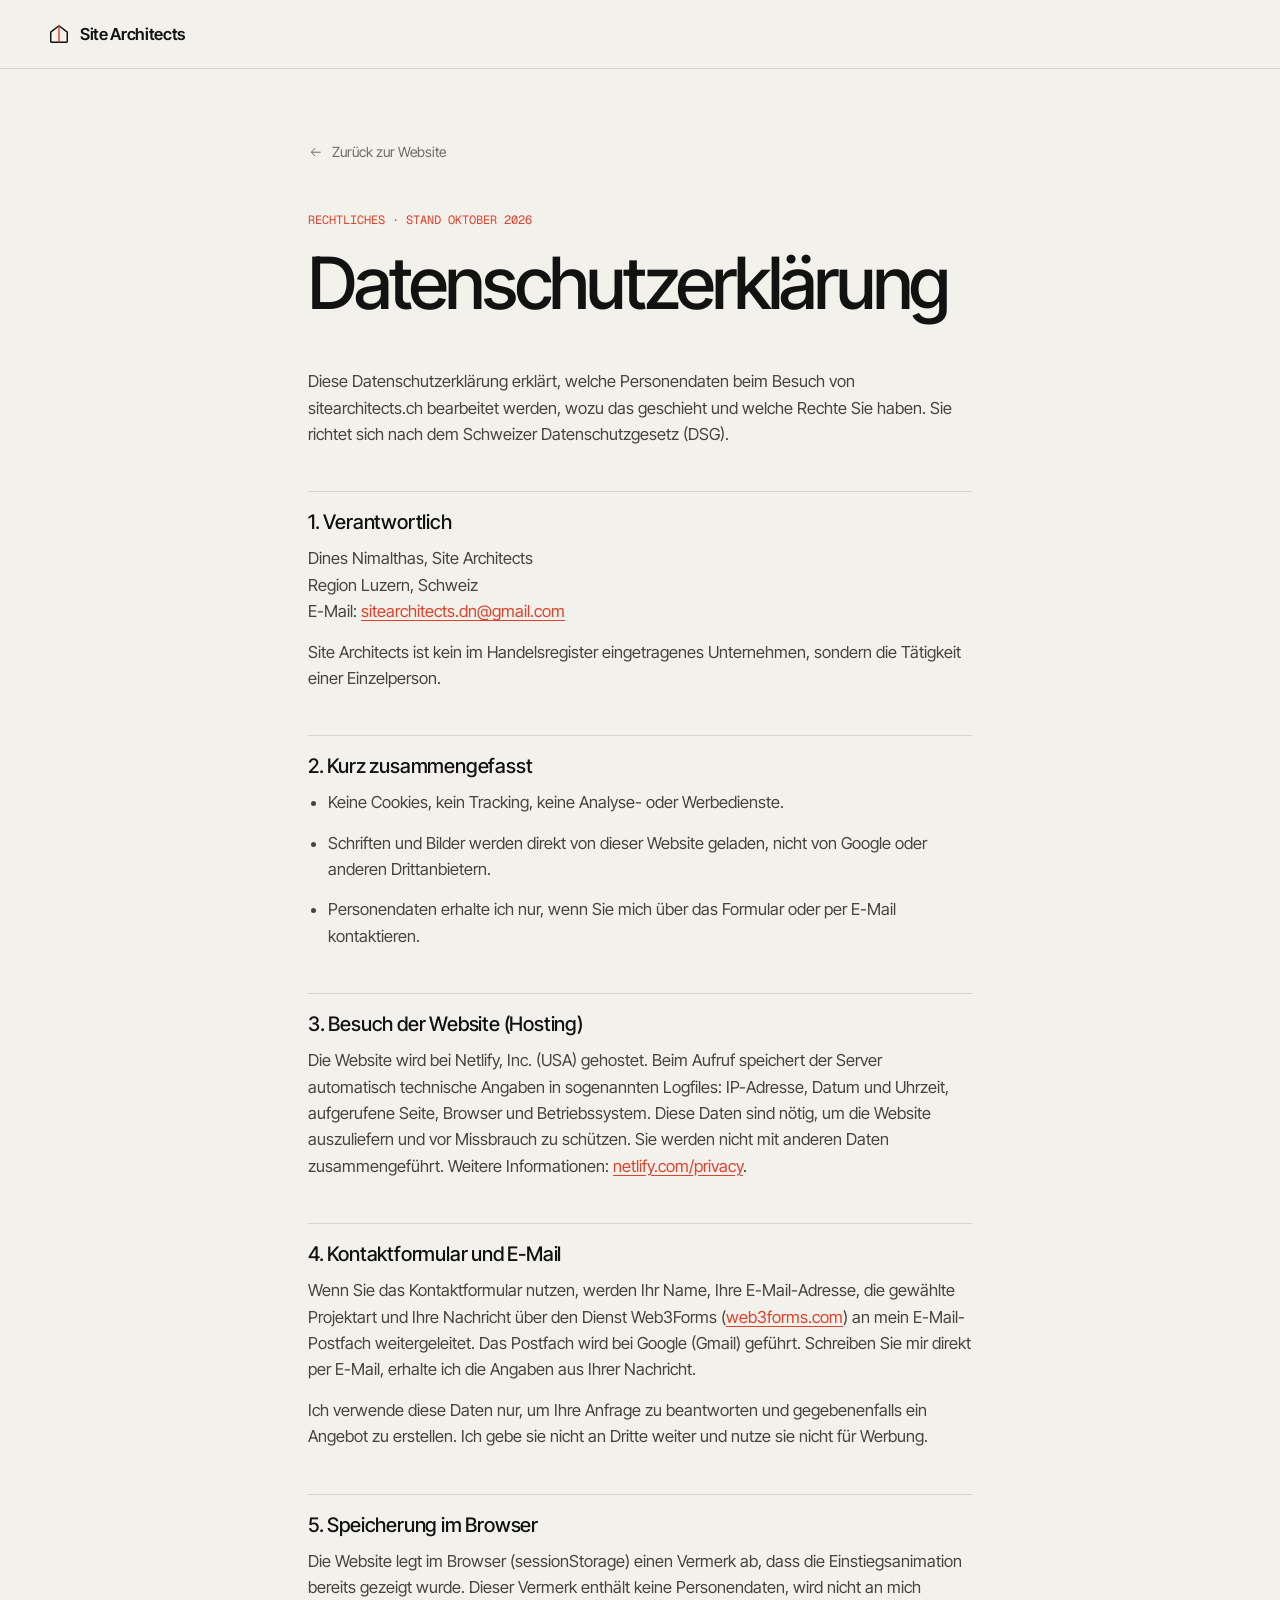
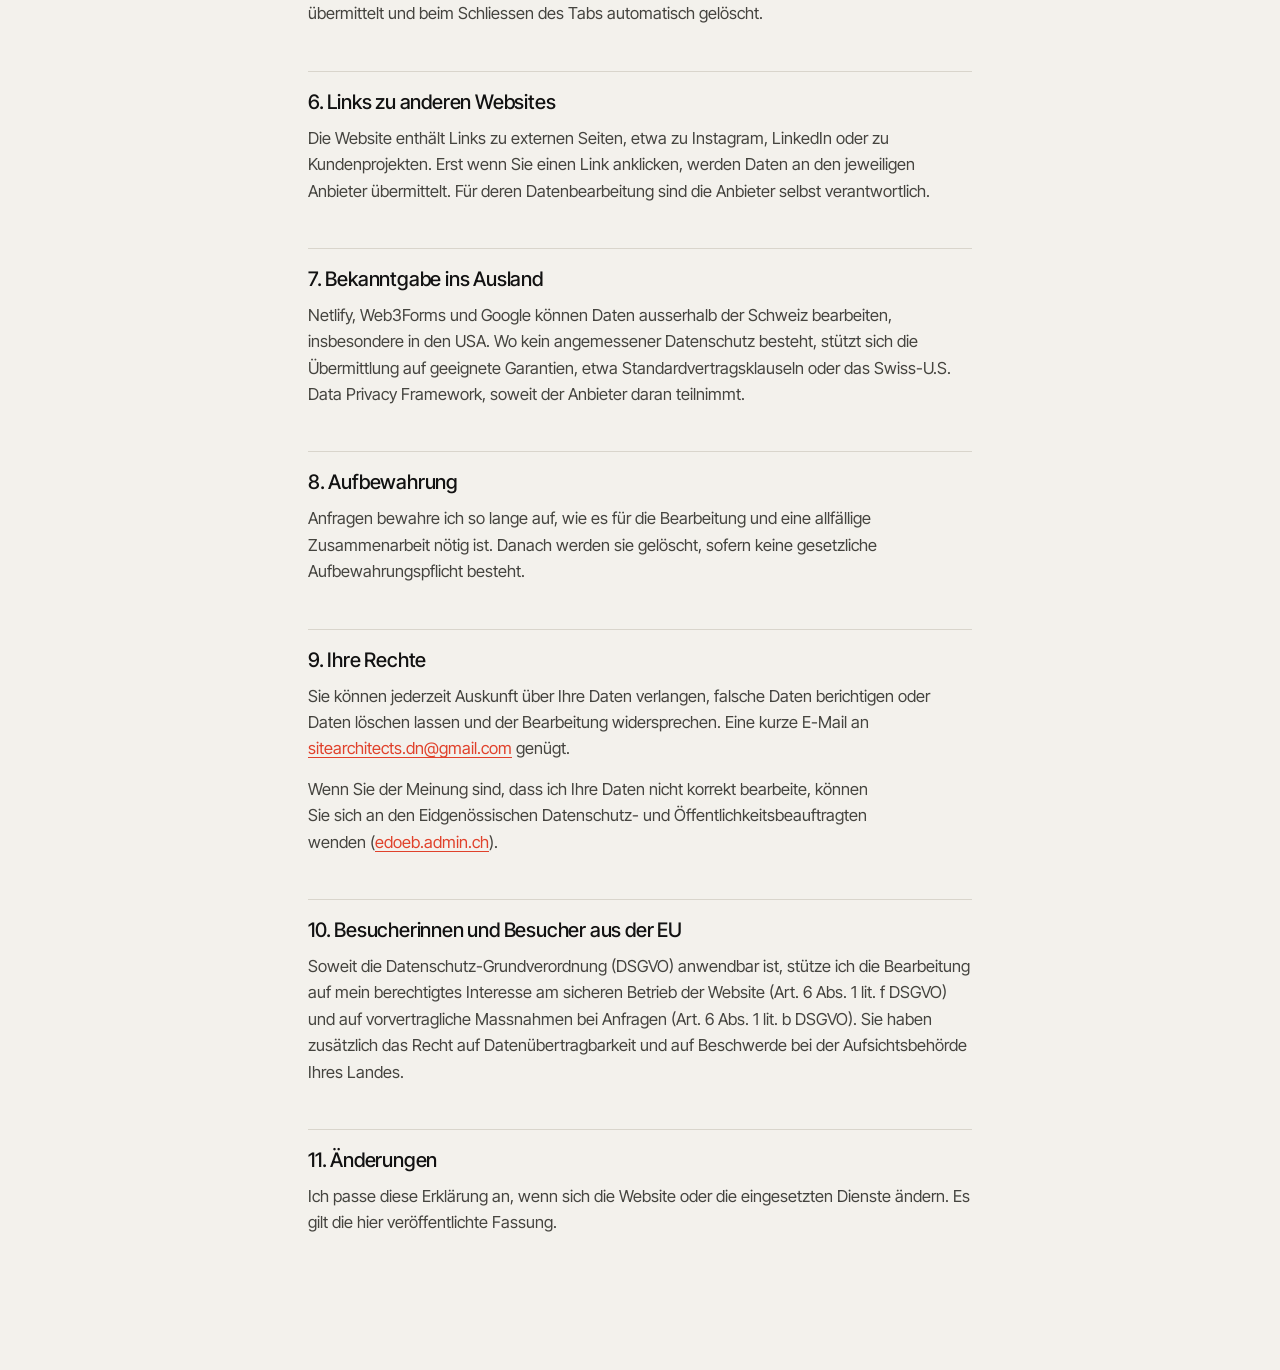
==== commit 1d56296c: "Instagram site.architects im Kontakt, in den Google-Daten und im Datenschutz Co-Authored-By: Claude " ====
--- a/datenschutz.html
+++ b/datenschutz.html
@@ -97,7 +97,7 @@
 
   <h2>6. Links zu anderen Websites</h2>
   <p>
-    Die Website enthält Links zu externen Seiten, etwa zu LinkedIn oder zu Kundenprojekten. Erst wenn Sie einen Link anklicken,
+    Die Website enthält Links zu externen Seiten, etwa zu Instagram, LinkedIn oder zu Kundenprojekten. Erst wenn Sie einen Link anklicken,
     werden Daten an den jeweiligen Anbieter übermittelt. Für deren Datenbearbeitung sind die Anbieter selbst verantwortlich.
   </p>
 
